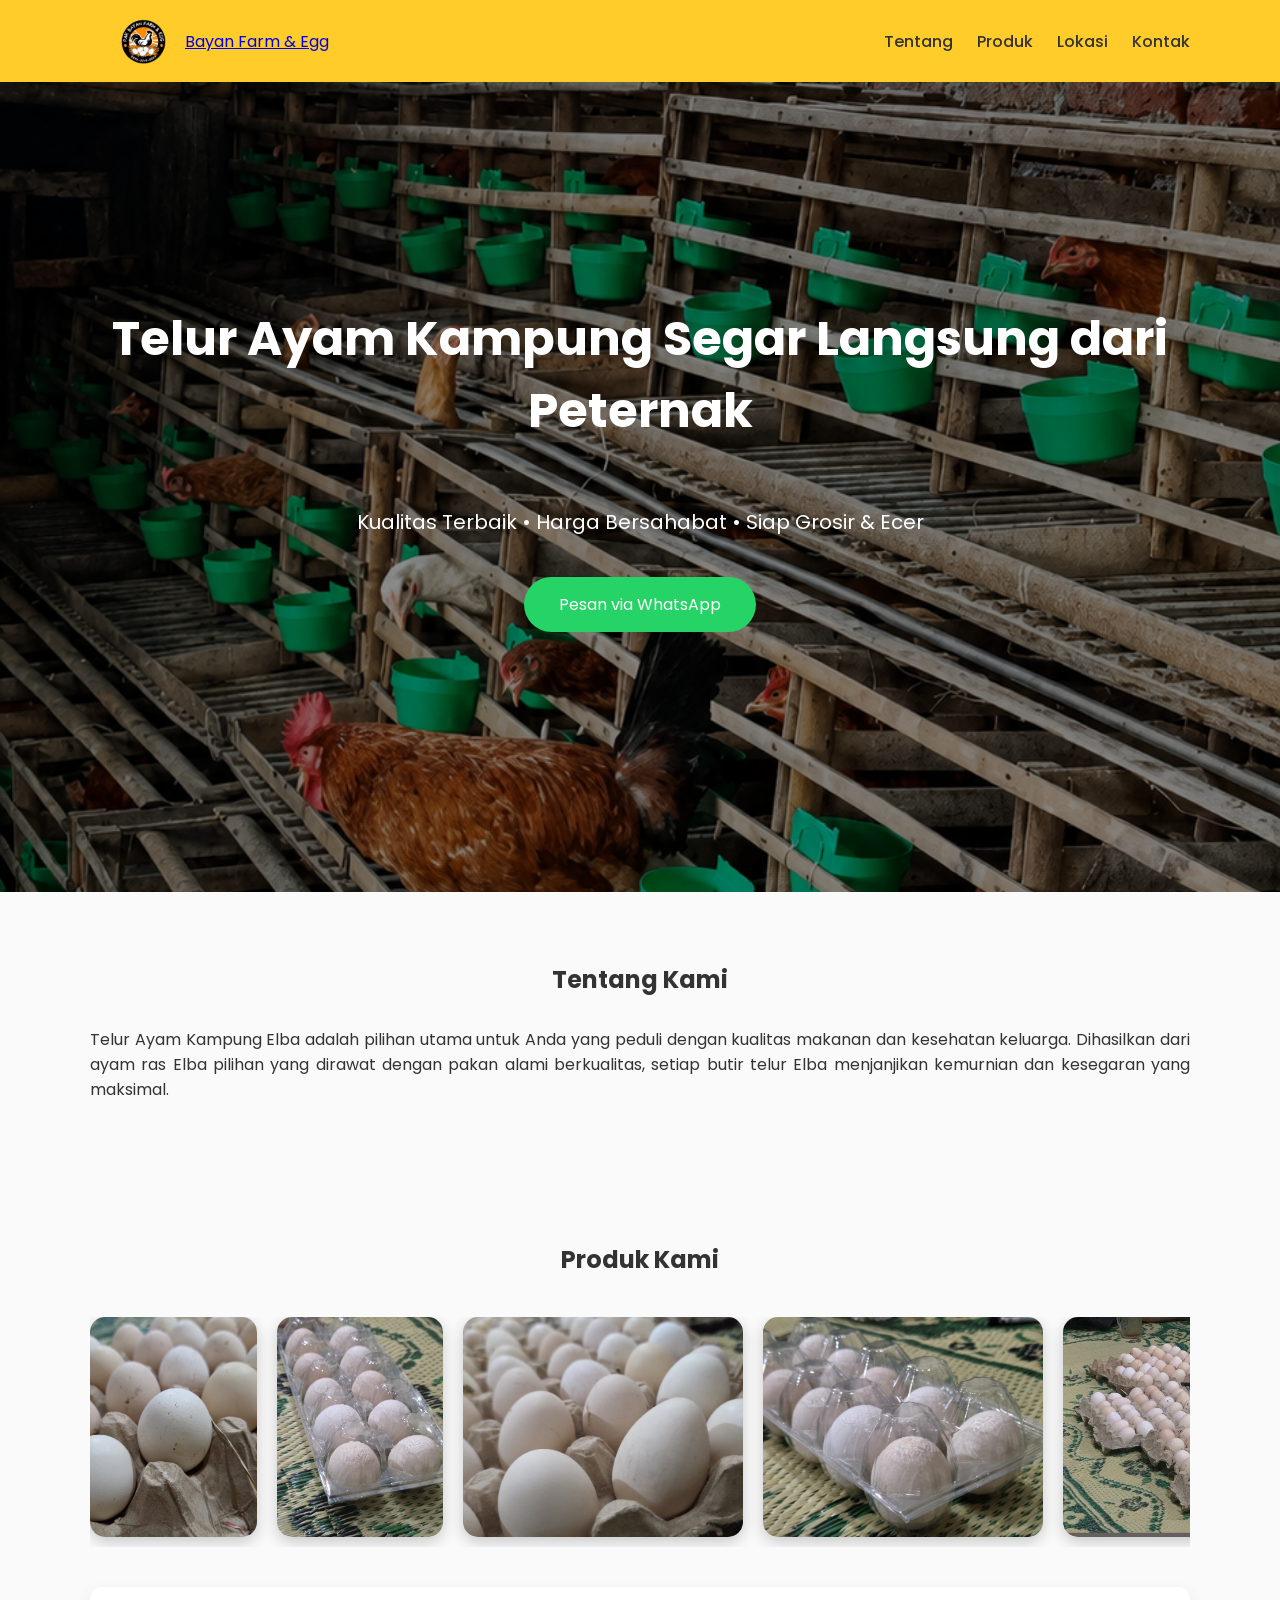
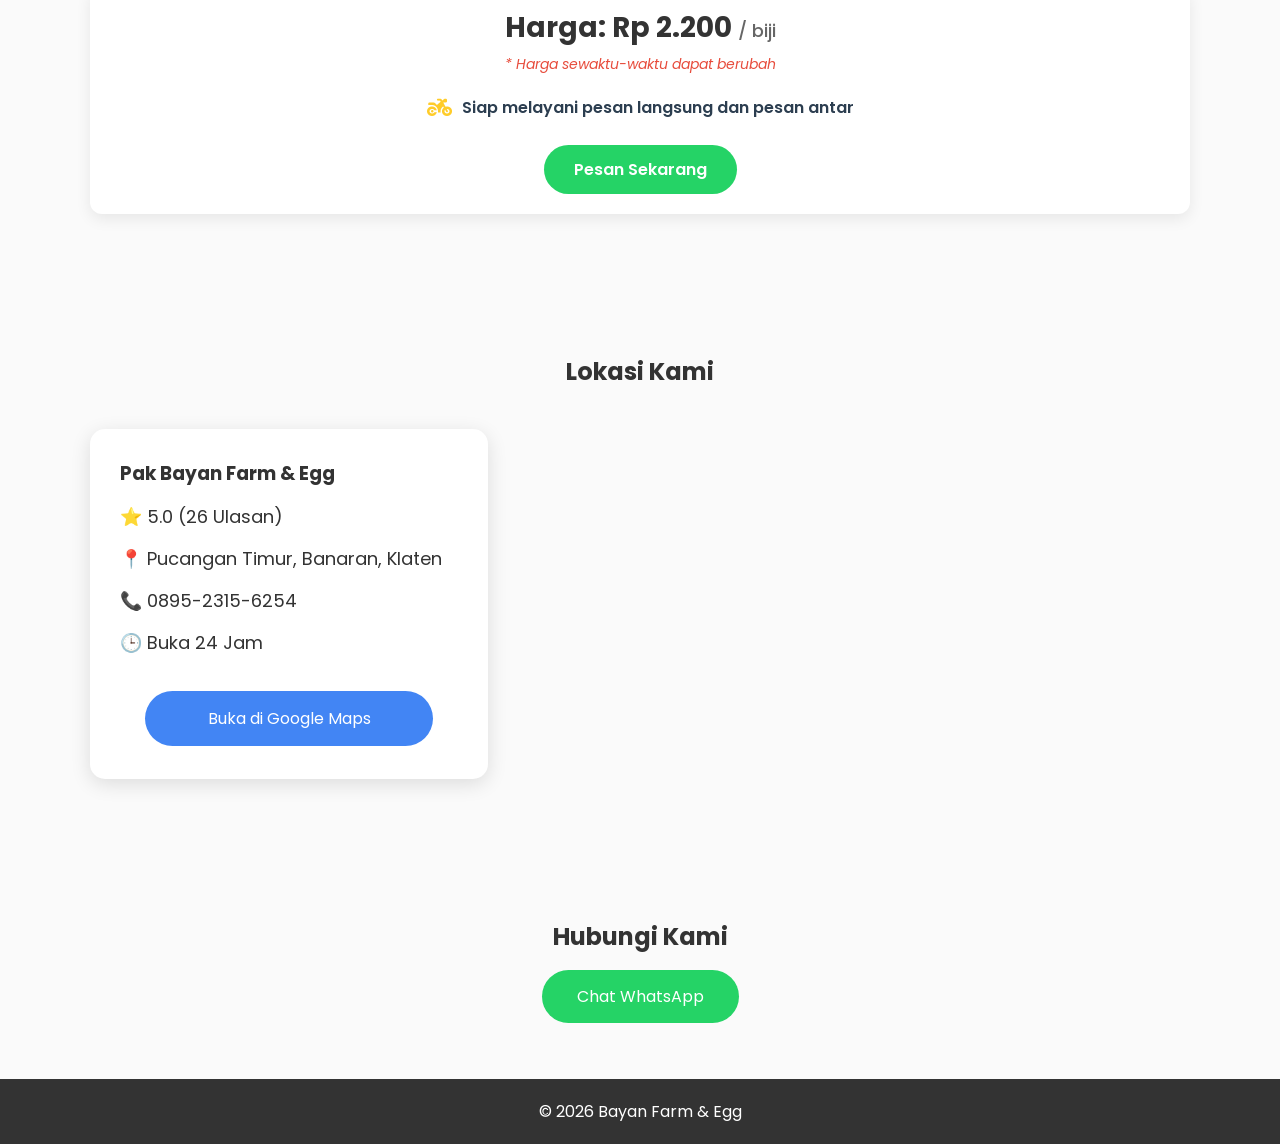
==== index.html @ 9a36fda0 "Add files via upload" ====
<!DOCTYPE html>
<html lang="id">

<head>

    <!-- ... kode meta tag Anda yang lain ... -->

    <!-- KODE UNTUK MENGGANTI LOGO BOLA DUNIA (FAVICON) -->
    <link rel="icon" type="image/x-icon" href="logoweb.png">
    <!-- Jika logonya berformat PNG, gunakan kode di bawah ini: -->
    <!-- <link rel="icon" type="image/png" href="logo.png"> -->

    <!-- KODE UNTUK MENGGANTI TULISAN VERCEL YANG BESAR DI GOOGLE (SITE NAME) -->
    <meta property="og:site_name" content="Bayan Farm & Egg">
    
    <meta charset="UTF-8">
    <meta name="viewport" content="width=device-width, initial-scale=1.0">

    <title>Bayan Farm & Egg</title>

    <link rel="stylesheet" href="telur.css">

    <link href="https://fonts.googleapis.com/css2?family=Poppins:wght@300;400;500;600;700&display=swap" rel="stylesheet">

    <!-- Font Awesome -->
    <link rel="stylesheet"
        href="https://cdnjs.cloudflare.com/ajax/libs/font-awesome/6.5.2/css/all.min.css">
    <head>
    <meta charset="UTF-8">
    <meta name="viewport" content="width=device-width, initial-scale=1.0">
    
    <!-- Judul utama yang muncul di Google pencarian (Maksimal 60 karakter) -->
    <title>Bayan Farm & Egg | Telur Ayam Kampung Segar & Berkualitas</title>
    
    <!-- Deskripsi ringkas bisnis Anda yang muncul di bawah judul Google (120-160 karakter) -->
    <meta name="description" content="Produsen telur ayam kampung segar langsung dari peternak terpercaya. Menyediakan kualitas terbaik dengan harga bersahabat untuk grosir dan eceran.">
    
    <!-- Kata kunci pencarian (Keywords) -->
    <meta name="keywords" content="pak bayan farm & egg, telur ayam kampung klaten, telur klaten, supplier telur klaten, bayan farm, telur ayam kampung, jual telur ayam kampung, peternak telur ayam, telur segar, grosir telur ayam, distributor telur ayam kampung, telur ayam kampung terdekat">
    
    <!-- Open Graph untuk tampilan rapi saat link website dibagikan ke WhatsApp / Media Sosial -->
    <meta property="og:title" content="Bayan Farm & Egg - Telur Ayam Kampung Segar">
    <meta property="og:description" content="Dapatkan telur ayam kampung kualitas terbaik langsung dari peternak dengan harga bersahabat.">
    <meta property="og:image" content="https://bayanfarm.vercel.app/assets/logo.png"> <!-- Ganti /assets/logo.png sesuai lokasi file logo Anda -->
    <meta property="og:url" content="https://bayanfarm.vercel.app">
    
    <!-- Menyatakan URL utama website Anda -->
    <link rel="canonical" href="https://bayanfarm.vercel.app">
    
    <!-- Link file CSS Anda (bawaan kode lama Anda, biarkan tetap ada) -->
    <link rel="stylesheet" href="style.css"> 
</head>

<body>

    <!-- ================= HEADER ================= -->

    <header>
        <div class="container">

            <a href="#" class="logo">
                <img src="logo.png" alt="Logo">
                <span> Bayan Farm & Egg </span>
            </a>

            <nav id="navbar">

                <a href="#tentang">Tentang</a>

                <a href="#produk">Produk</a>

                <a href="#lokasi">Lokasi</a>

                <a href="#kontak">Kontak</a>

            </nav>

            <button id="menu-btn">

                <i class="fa-solid fa-bars"></i>

            </button>

        </div>

    </header>

    <!-- ================= HERO ================= -->

    <section class="hero">

        <div class="overlay">

            <h1>Telur Ayam Kampung Segar Langsung dari Peternak</h1>

            <p>

                Kualitas Terbaik • Harga Bersahabat • Siap Grosir & Ecer

            </p>

            <a href="https://wa.me/6289523156254" target="_blank" class="btn">

                Pesan via WhatsApp

            </a>

        </div>

    </section>

    <!-- ================= TENTANG ================= -->

    <section id="tentang">

        <div class="container">

            <h2>Tentang Kami</h2>

            <p style="text-align: justify;">

                Telur Ayam Kampung Elba adalah pilihan utama untuk Anda yang peduli dengan kualitas makanan dan kesehatan keluarga. Dihasilkan dari ayam ras Elba pilihan yang dirawat dengan pakan alami berkualitas, setiap butir telur Elba menjanjikan kemurnian dan kesegaran yang maksimal.
            </p>

        </div>

    </section>

    <!-- ================= PRODUK ================= -->

    <!-- ================= PRODUK ================= -->

    <section id="produk">

        <div class="container">

            <h2>Produk Kami</h2>

            <div class="slider">

                <div class="slide-track">

                    <img src="telor1.jpg">
                    <img src="telor2.jpg">
                    <img src="telor3.jpg">
                    <img src="telor4.jpg">
                    <img src="telor5.jpg">
                    <img src="telor6.jpg">

                    <!-- Duplikat -->

                    <img src="telor1.jpg">
                    <img src="telor2.jpg">
                    <img src="telor3.jpg">
                    <img src="telor4.jpg">
                    <img src="telor5.jpg">
                    <img src="telor6.jpg">

                </div>

            </div> <!-- PENUTUP DIV SLIDER ADA DI SINI -->

            <!-- PINDAHKAN KODE INI KE BAWAH PENUTUP SLIDER -->
            <div class="product-info">
                <h3 class="price">Harga: Rp 2.200 <span>/ biji</span></h3>
                <p class="disclaimer">* Harga sewaktu-waktu dapat berubah</p>
            
                <div class="service-note">
                    <i class="fa-solid fa-motorcycle"></i> Siap melayani pesan langsung dan pesan antar
                </div>

                <a href="https://wa.me/6289523156254" target="_blank" class="btn btn-order-produk">
                Pesan Sekarang
                </a>
            </div>

        </div>

    </section>

    <!-- ================= LOKASI ================= -->

    <section id="lokasi">

        <div class="container">

            <h2>Lokasi Kami</h2>

            <div class="maps-container">

                <div class="info-card">

                    <h3>Pak Bayan Farm & Egg</h3>

                    <p>⭐ 5.0 (26 Ulasan)</p>

                    <p>📍 Pucangan Timur, Banaran, Klaten</p>

                    <p>📞 0895-2315-6254</p>

                    <p>🕒 Buka 24 Jam</p>

                    <a href="https://maps.app.goo.gl/UYXqHN3W7wnmqPU29"

                        target="_blank"

                        class="btn">

                        Buka di Google Maps

                    </a>

                </div>

                <iframe

                    src="https://www.google.com/maps/embed?pb=!1m18!1m12!1m3!1d31634.607984080438!2d110.66689690500787!3d-7.648050589434039!2m3!1f0!2f0!3f0!3m2!1i1024!2i768!4f13.1!3m3!1m2!1s0x2e7a41a7cdef0c59%3A0x2092a65c19c38543!2sPak%20Bayan%20Farm%20%26%20Egg!5e0!3m2!1sid!2sid!4v1784162100647!5m2!1sid!2sid"

                    loading="lazy">

                </iframe>

            </div>

        </div>

    </section>

    <!-- ================= KONTAK ================= -->

    <section id="kontak">

        <div class="container">

            <h2>Hubungi Kami</h2>

            <a href="https://wa.me/6289523156254"

                target="_blank"

                class="btn">

                Chat WhatsApp

            </a>

        </div>

    </section>

    <!-- ================= FOOTER ================= -->

    <footer>

        © 2026 Bayan Farm & Egg

    </footer>

    <!-- ================= JAVASCRIPT ================= -->

    <script src="java.js"></script>
</body>

</html>
---- telur.css ----
*{
    margin:0;
    padding:0;
    box-sizing:border-box;
    font-family:Poppins,sans-serif;
}

body{
    background:#fafafa;
    color:#333;
}

header{
    background:#ffcc29;
    padding:1px 0;
    position:sticky;
    top:0;
    z-index:1000;
}

.container{
    width:90%;
    max-width:1100px;
    margin:auto;
}

header .container{
    display:flex;
    justify-content:space-between;
    align-items:center;
}

nav a{
    text-decoration:none;
    color:#333;
    margin-left:20px;
    font-weight:500;
}

.hero{
    background:url(awalayam.png);
    background-size:cover;
    background-position:center;
    height:90vh;
    padding: 0;
}

/* 1. Memastikan hitam transparan menutupi seluruh gambar */
.overlay {
    background: rgba(0, 0, 0, .45); /* Warna hitam transparan */
    height: 100%; /* Menutupi tinggi elemen */
    width: 100%; /* TAMBAHKAN INI: Memastikan menutupi seluruh lebar gambar */
    display: flex;
    flex-direction: column;
    justify-content: center;
    align-items: center;
    color: white;
    text-align: center;
}

/* 2. Menggeser judul ke atas (Ubah h2 menjadi h1 sesuai tag HTML Anda) */
.overlay h1 {
    font-size: 48px; 
    margin-top: -40px; /* Gunakan nilai minus (-) untuk menarik posisi teks sedikit ke atas */
    margin-bottom: 20px;
}

/* 3. Menggeser teks deksripsi ke bawah */
.overlay p {
    margin-top: 40px; /* Memperbesar margin atas untuk mendorong teks ke bawah */
    margin-bottom: 40px; /* Memberi jarak dengan tombol WhatsApp */
    font-size: 20px;
}

.btn{
    background:#25D366;
    color:white;
    padding:15px 35px;
    border-radius:30px;
    text-decoration:none;
    transition:.3s;
}
.info-card .btn{

    display:block;

    width:85%;

    margin:35px auto 0;

    text-align:center;

}
.btn:hover{
    background:#128C7E;
}

section{
    padding:70px 0;
}

h2{
    text-align:center;
    margin-bottom:30px;
}

.card{
    width:320px;
    margin:auto;
    background:white;
    border-radius:12px;
    overflow:hidden;
    box-shadow:0 5px 15px rgba(0,0,0,.1);
}

.card img{
    width:100%;
}

.card h3{
    padding:15px;
}

.card p{
    padding:0 15px 20px;
}

footer{
    background:#333;
    color:white;
    text-align:center;
    padding:20px;
}
.maps-container{
    display:flex;
    gap:25px;
    align-items:stretch;
    margin-top:40px;
}

.info-card{
    flex:1;
    background:white;
    padding:30px;
    border-radius:15px;
    box-shadow:0 5px 20px rgba(0,0,0,.12);
}

.info-card h2{
    text-align:left;
    margin-bottom:25px;
}

.info-card p{
    margin:15px 0;
    font-size:18px;
}

.maps-container iframe{
    flex:2;
    height:350px;
    border:none;
    border-radius:15px;
}
@media(max-width:768px){

    .maps-container{
        flex-direction:column;
    }

    .maps-container iframe{
        width:100%;
        height:300px;
    }

    /* --- PERBAIKAN LOGO & HEADER DI HP --- */
    .logo img{
        width:40px; /* Mengecilkan ukuran gambar logo */
        height:40px;
    }

    .logo{
        text-decoration: none;
        color: #333;
    }

    .logo span {
        font-size: 16px; /* Mengecilkan ukuran teks agar muat berdampingan dengan tombol */
        font-weight: 600;
    }

    /* --- PERBAIKAN TOMBOL BURGER --- */
    #menu-btn{
        display: block; /* Memunculkan tombol di HP */
        z-index: 1005;  /* Menaruh tombol di lapisan paling atas agar bisa diklik */
        color: #333;
        position: relative; 
    }

    /* --- PERBAIKAN MENU NAVIGASI --- */
    #navbar{
        position:fixed;
        top:0;
        right:-100%; /* Sembunyikan menu di kanan layar sebelum diklik */
        width:250px;
        height:100vh;
        background:#ffcc29; /* Warna disamakan dengan header kuning */
        display:flex;
        flex-direction:column;
        justify-content:center;
        align-items:center;
        transition:.4s;
        z-index:999; /* Berada di bawah tombol burger */
        box-shadow: -5px 0 15px rgba(0,0,0,0.1);
    }

    #navbar.active{
        right:0; /* Menampilkan menu saat aktif */
    }

    #navbar a{
        margin:20px 0;
        font-size:22px;
        margin-left: 0; /* Reset margin bawaan desktop */
    }

}
.slider{

    width:100%;
    overflow:hidden;
    position:relative;
    margin-top:40px;

}

.slide-track{

    display:flex;
    width:calc(300px * 10);
    animation:scroll 25s linear infinite;

}

.slide-track img{

    width:280px;
    height:220px;

    object-fit:cover;

    margin-right:20px;

    border-radius:15px;

    box-shadow:0 5px 15px rgba(0,0,0,.2);

}

@keyframes scroll{

    0%{
        transform:translateX(0);
    }

    100%{
        transform:translateX(calc(-300px * 5));
    }

}
.slide-track:hover{

    animation-play-state:paused;

}
.slide-track img{

    transition:.3s;

}

.slide-track img:hover{

    transform:scale(1.05);

}
.slider{
    height:230px;
    overflow:hidden;
}
.slide-track img{
    display:block;
}
.logo{
    display:flex;
    align-items:center;
    gap:15px;
}

.logo img{
    width:80px;
    height:80px;
    object-fit:contain;
}
@media(max-width:768px){

.logo img{
    width:35px;
}

.logo{
    font-size:22px;
}

}
#menu-btn{

    display:none;

    background:none;

    border:none;

    font-size:32px;

    cursor:pointer;

}

/* HP */

@media(max-width:768px){

/* --- PERBAIKAN TOMBOL BURGER --- */
    #menu-btn {
        display: block !important; /* Memaksa tombol untuk muncul di HP */
        z-index: 1005;  
        color: #333;
        position: relative; 
        background: none;
        border: none;
        font-size: 32px;
        cursor: pointer;
    }

#navbar{

    position:fixed;

    top:0;

    right:-100%;

    width:250px;

    height:100vh;

    background:#ffc107;

    display:flex;

    flex-direction:column;

    justify-content:center;

    align-items:center;

    transition:.4s;

    z-index:999;

}

#navbar.active{

    right:0;

}

#navbar a{

    margin:20px 0;

    font-size:22px;

}

}
/* ================= INFO PRODUK ================= */
.product-info {
    text-align: center;
    margin-top: 40px; /* Memberi jarak dari gambar yang bergerak */
    padding: 20px;
    background: white;
    border-radius: 12px;
    box-shadow: 0 5px 15px rgba(0,0,0,.08); /* Efek bayangan halus */
}

.product-info .price {
    font-size: 28px;
    color: #333;
    font-weight: 700;
    margin-bottom: 5px;
}

.product-info .price span {
    font-size: 18px;
    font-weight: 500;
    color: #666;
}

.product-info .disclaimer {
    font-size: 14px;
    color: #e74c3c; /* Warna merah agar menjadi perhatian */
    font-style: italic;
    margin-bottom: 20px;
}

.product-info .service-note {
    font-size: 16px;
    font-weight: 600;
    color: #2c3e50;
    margin-bottom: 25px;
    display: flex;
    align-items: center;
    justify-content: center;
    gap: 10px;
}

.product-info .service-note i {
    color: #ffcc29; /* Menyamakan dengan warna header */
    font-size: 20px;
}

.btn-order-produk {
    display: inline-block;
    padding: 12px 30px;
    font-size: 16px;
    font-weight: 600;
}
.info-card .btn {
    display: block;
    width: 85%;
    margin: 35px auto 0;
    text-align: center;
    background: #4285F4; /* Warna Biru khas Google */
}

/* Tambahkan ini agar saat tombol disentuh/di-hover tidak berubah jadi hijau */
.info-card .btn:hover {
    background: #3367D6; /* Biru Google yang sedikit lebih gelap */
}
/* ================= KONTAK ================= */
#kontak .container {
    text-align: center; /* Memusatkan tombol dan isi yang ada di bagian kontak */
}
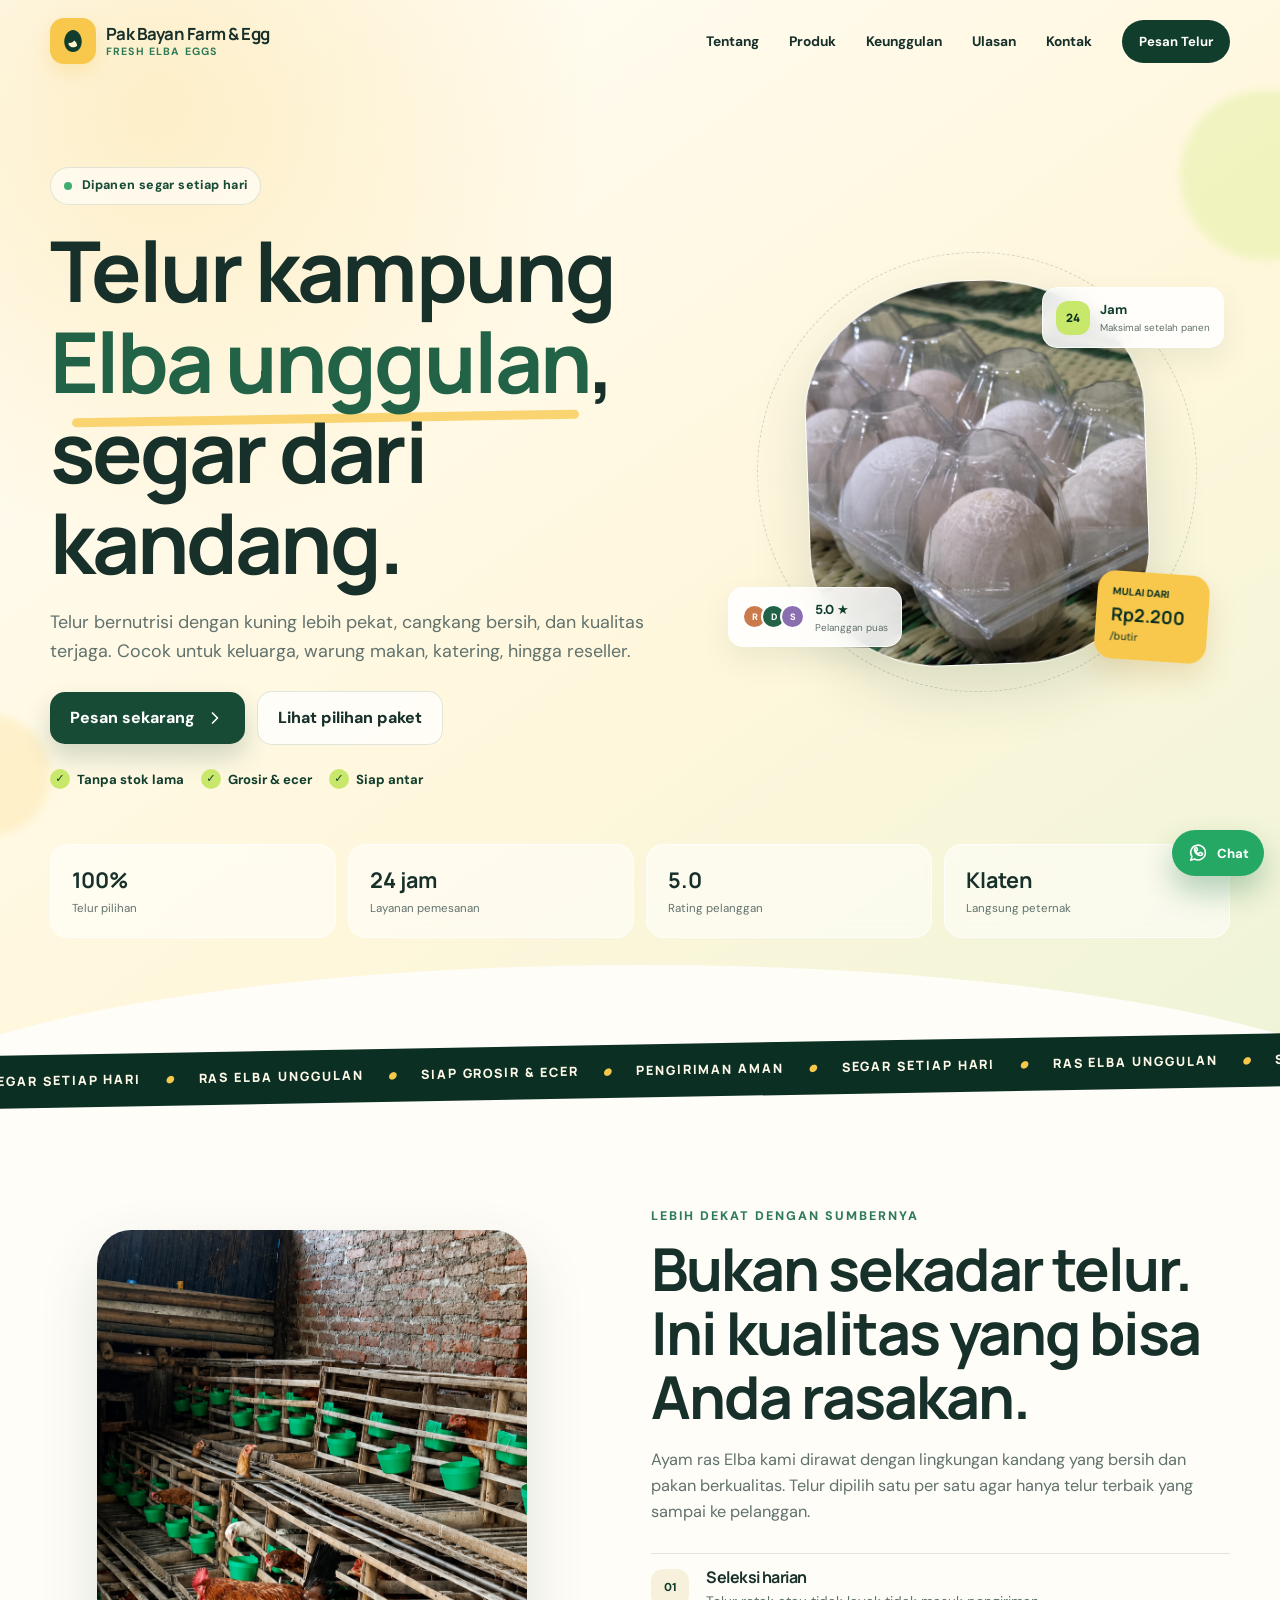
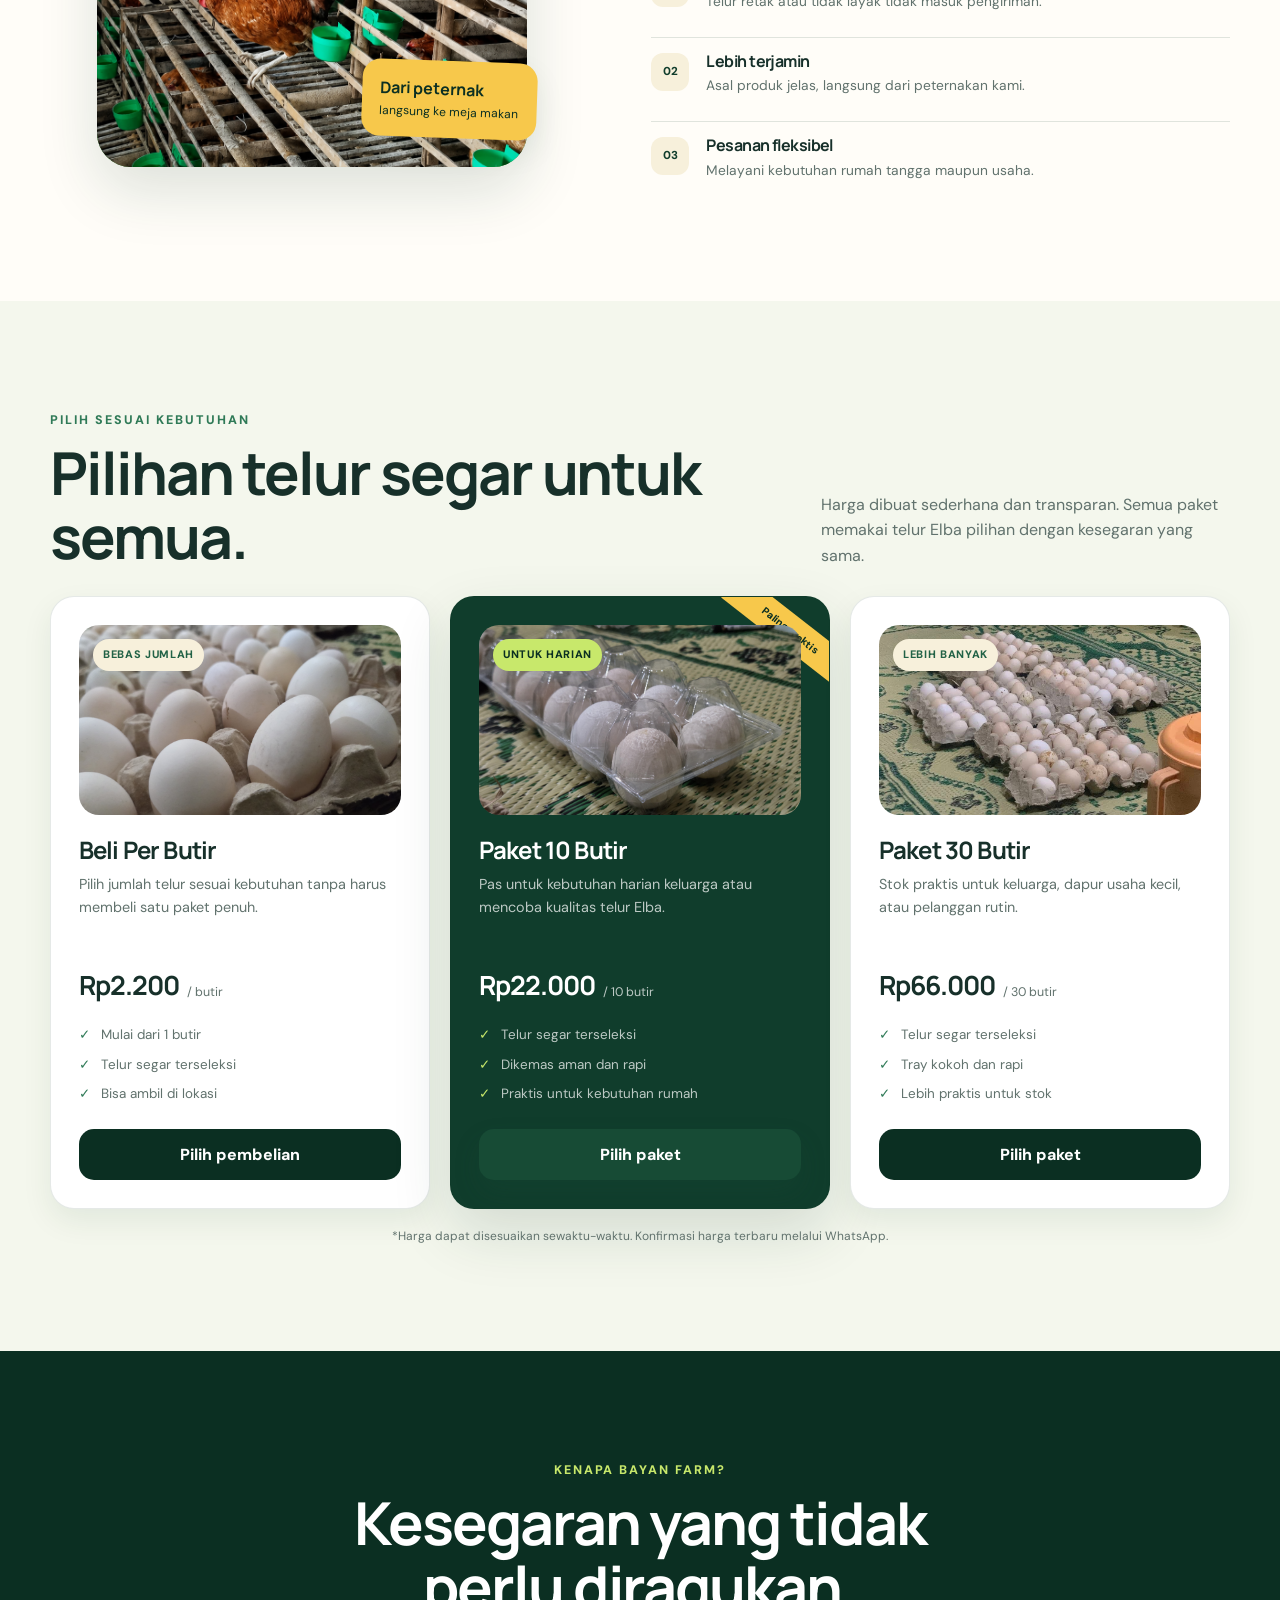
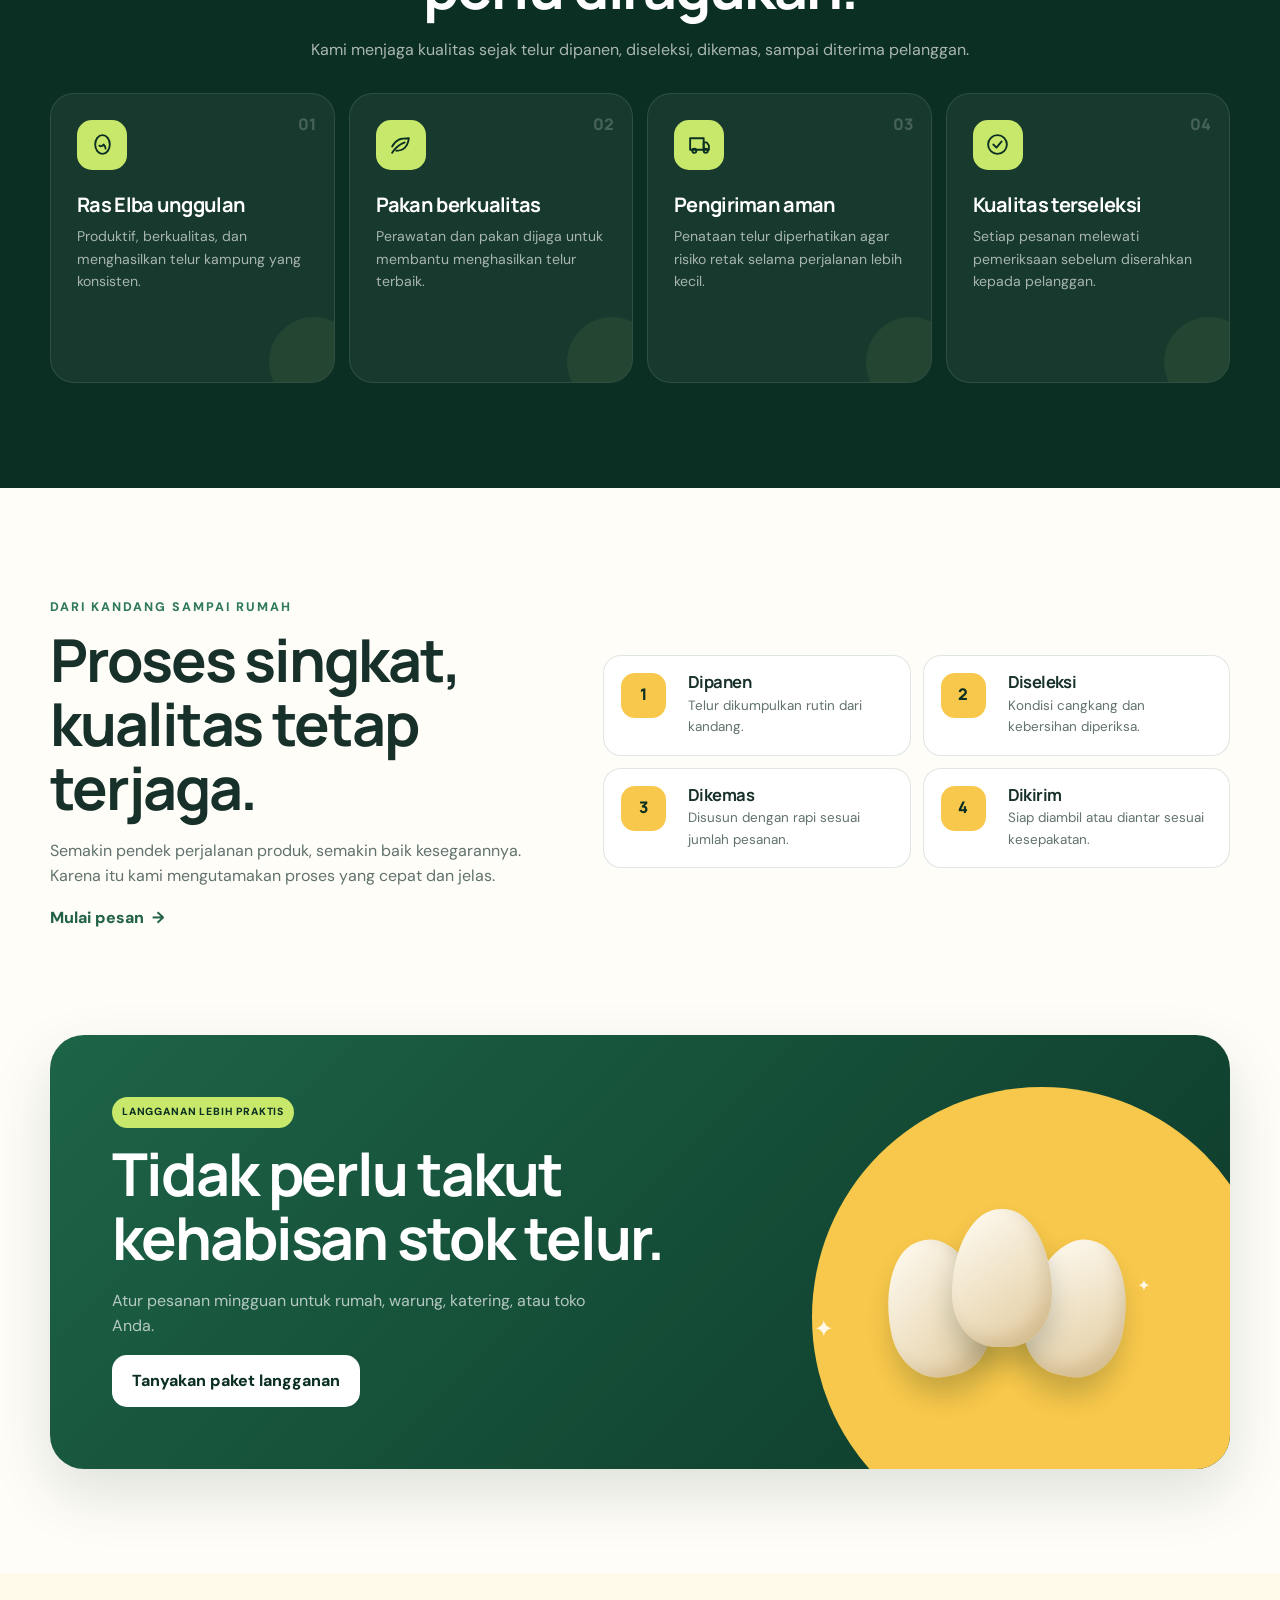
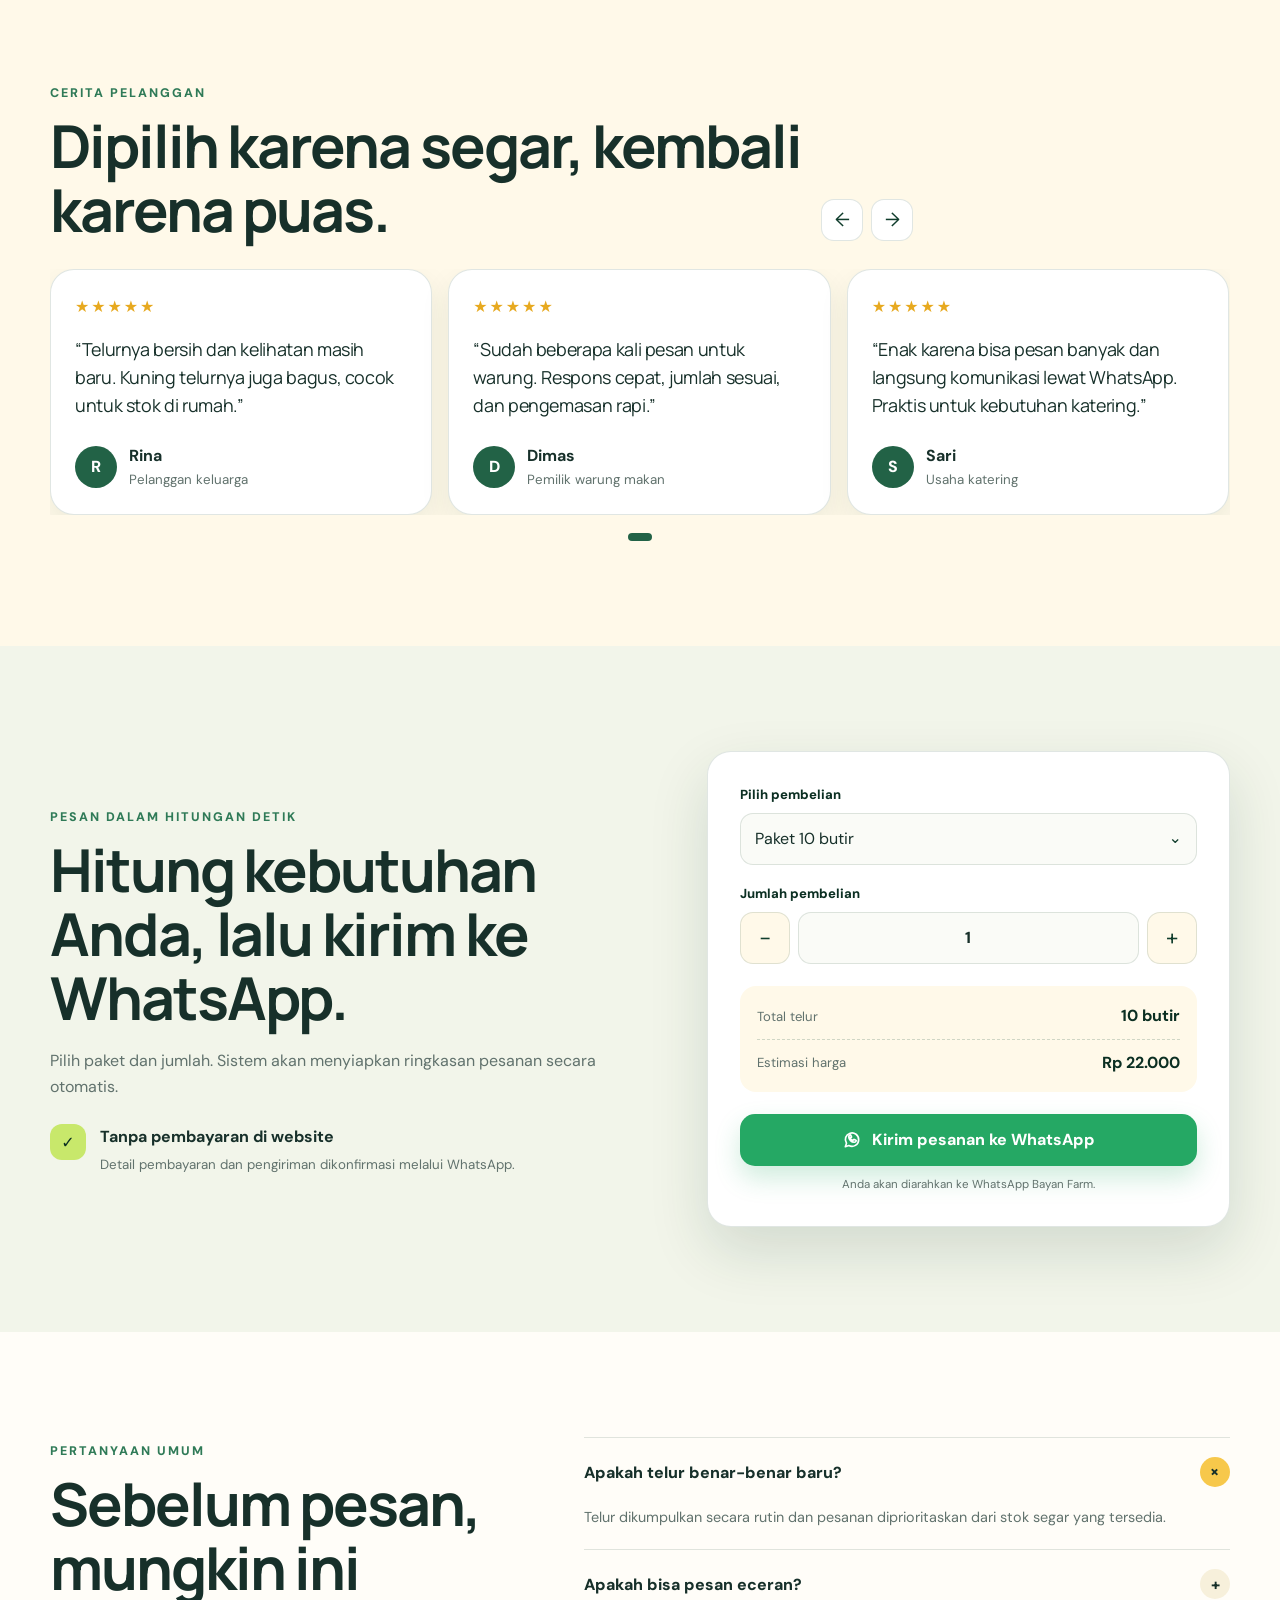
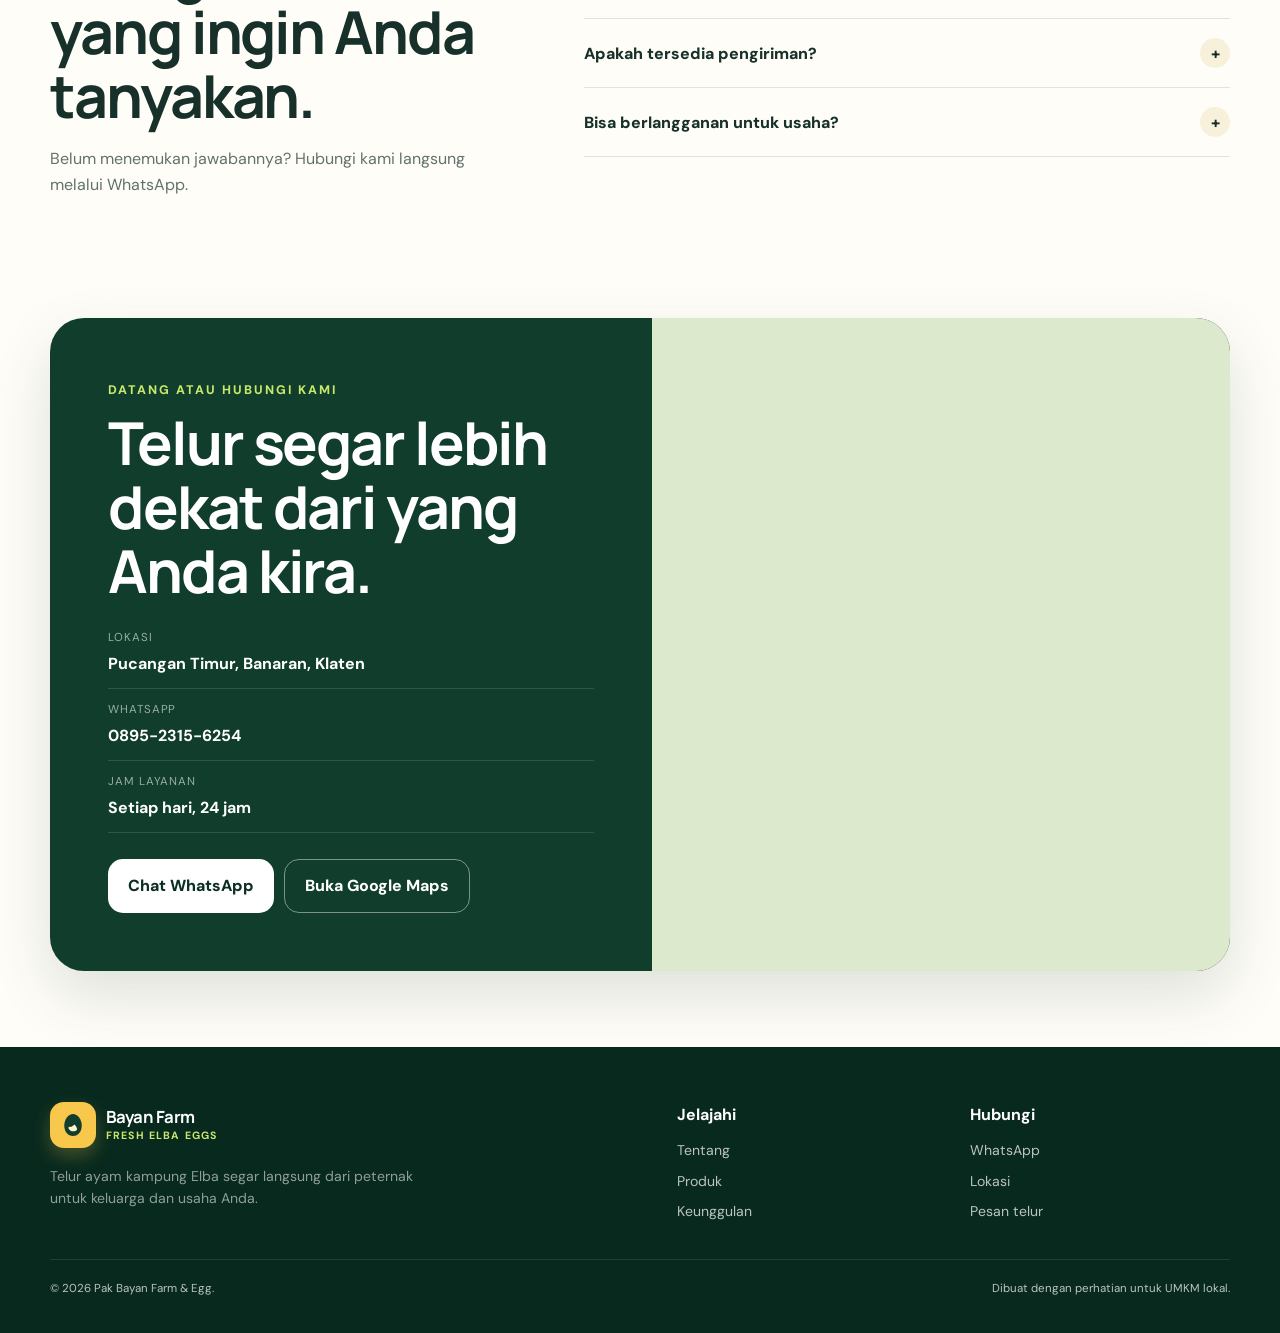
==== commit a7ae8a44: "Add files via upload" ====
--- a/index.html
+++ b/index.html
@@ -1,264 +1,562 @@
-<!DOCTYPE html>
-<html lang="id">
-
-<head>
-
-    <!-- ... kode meta tag Anda yang lain ... -->
-
-    <!-- KODE UNTUK MENGGANTI LOGO BOLA DUNIA (FAVICON) -->
-    <link rel="icon" type="image/x-icon" href="logoweb.png">
-    <!-- Jika logonya berformat PNG, gunakan kode di bawah ini: -->
-    <!-- <link rel="icon" type="image/png" href="logo.png"> -->
-
-    <!-- KODE UNTUK MENGGANTI TULISAN VERCEL YANG BESAR DI GOOGLE (SITE NAME) -->
-    <meta property="og:site_name" content="Bayan Farm & Egg">
-    
-    <meta charset="UTF-8">
-    <meta name="viewport" content="width=device-width, initial-scale=1.0">
-
-    <title>Bayan Farm & Egg</title>
-
-    <link rel="stylesheet" href="telur.css">
-
-    <link href="https://fonts.googleapis.com/css2?family=Poppins:wght@300;400;500;600;700&display=swap" rel="stylesheet">
-
-    <!-- Font Awesome -->
-    <link rel="stylesheet"
-        href="https://cdnjs.cloudflare.com/ajax/libs/font-awesome/6.5.2/css/all.min.css">
-    <head>
-    <meta charset="UTF-8">
-    <meta name="viewport" content="width=device-width, initial-scale=1.0">
-    
-    <!-- Judul utama yang muncul di Google pencarian (Maksimal 60 karakter) -->
-    <title>Bayan Farm & Egg | Telur Ayam Kampung Segar & Berkualitas</title>
-    
-    <!-- Deskripsi ringkas bisnis Anda yang muncul di bawah judul Google (120-160 karakter) -->
-    <meta name="description" content="Produsen telur ayam kampung segar langsung dari peternak terpercaya. Menyediakan kualitas terbaik dengan harga bersahabat untuk grosir dan eceran.">
-    
-    <!-- Kata kunci pencarian (Keywords) -->
-    <meta name="keywords" content="pak bayan farm & egg, telur ayam kampung klaten, telur klaten, supplier telur klaten, bayan farm, telur ayam kampung, jual telur ayam kampung, peternak telur ayam, telur segar, grosir telur ayam, distributor telur ayam kampung, telur ayam kampung terdekat">
-    
-    <!-- Open Graph untuk tampilan rapi saat link website dibagikan ke WhatsApp / Media Sosial -->
-    <meta property="og:title" content="Bayan Farm & Egg - Telur Ayam Kampung Segar">
-    <meta property="og:description" content="Dapatkan telur ayam kampung kualitas terbaik langsung dari peternak dengan harga bersahabat.">
-    <meta property="og:image" content="https://bayanfarm.vercel.app/assets/logo.png"> <!-- Ganti /assets/logo.png sesuai lokasi file logo Anda -->
-    <meta property="og:url" content="https://bayanfarm.vercel.app">
-    
-    <!-- Menyatakan URL utama website Anda -->
-    <link rel="canonical" href="https://bayanfarm.vercel.app">
-    
-    <!-- Link file CSS Anda (bawaan kode lama Anda, biarkan tetap ada) -->
-    <link rel="stylesheet" href="style.css"> 
-</head>
-
-<body>
-
-    <!-- ================= HEADER ================= -->
-
-    <header>
-        <div class="container">
-
-            <a href="#" class="logo">
-                <img src="logo.png" alt="Logo">
-                <span> Bayan Farm & Egg </span>
-            </a>
-
-            <nav id="navbar">
-
-                <a href="#tentang">Tentang</a>
-
-                <a href="#produk">Produk</a>
-
-                <a href="#lokasi">Lokasi</a>
-
-                <a href="#kontak">Kontak</a>
-
-            </nav>
-
-            <button id="menu-btn">
-
-                <i class="fa-solid fa-bars"></i>
-
-            </button>
-
-        </div>
-
-    </header>
-
-    <!-- ================= HERO ================= -->
-
-    <section class="hero">
-
-        <div class="overlay">
-
-            <h1>Telur Ayam Kampung Segar Langsung dari Peternak</h1>
-
-            <p>
-
-                Kualitas Terbaik • Harga Bersahabat • Siap Grosir & Ecer
-
-            </p>
-
-            <a href="https://wa.me/6289523156254" target="_blank" class="btn">
-
-                Pesan via WhatsApp
-
-            </a>
-
-        </div>
-
-    </section>
-
-    <!-- ================= TENTANG ================= -->
-
-    <section id="tentang">
-
-        <div class="container">
-
-            <h2>Tentang Kami</h2>
-
-            <p style="text-align: justify;">
-
-                Telur Ayam Kampung Elba adalah pilihan utama untuk Anda yang peduli dengan kualitas makanan dan kesehatan keluarga. Dihasilkan dari ayam ras Elba pilihan yang dirawat dengan pakan alami berkualitas, setiap butir telur Elba menjanjikan kemurnian dan kesegaran yang maksimal.
-            </p>
-
-        </div>
-
-    </section>
-
-    <!-- ================= PRODUK ================= -->
-
-    <!-- ================= PRODUK ================= -->
-
-    <section id="produk">
-
-        <div class="container">
-
-            <h2>Produk Kami</h2>
-
-            <div class="slider">
-
-                <div class="slide-track">
-
-                    <img src="telor1.jpg">
-                    <img src="telor2.jpg">
-                    <img src="telor3.jpg">
-                    <img src="telor4.jpg">
-                    <img src="telor5.jpg">
-                    <img src="telor6.jpg">
-
-                    <!-- Duplikat -->
-
-                    <img src="telor1.jpg">
-                    <img src="telor2.jpg">
-                    <img src="telor3.jpg">
-                    <img src="telor4.jpg">
-                    <img src="telor5.jpg">
-                    <img src="telor6.jpg">
-
-                </div>
-
-            </div> <!-- PENUTUP DIV SLIDER ADA DI SINI -->
-
-            <!-- PINDAHKAN KODE INI KE BAWAH PENUTUP SLIDER -->
-            <div class="product-info">
-                <h3 class="price">Harga: Rp 2.200 <span>/ biji</span></h3>
-                <p class="disclaimer">* Harga sewaktu-waktu dapat berubah</p>
-            
-                <div class="service-note">
-                    <i class="fa-solid fa-motorcycle"></i> Siap melayani pesan langsung dan pesan antar
-                </div>
-
-                <a href="https://wa.me/6289523156254" target="_blank" class="btn btn-order-produk">
-                Pesan Sekarang
-                </a>
-            </div>
-
-        </div>
-
-    </section>
-
-    <!-- ================= LOKASI ================= -->
-
-    <section id="lokasi">
-
-        <div class="container">
-
-            <h2>Lokasi Kami</h2>
-
-            <div class="maps-container">
-
-                <div class="info-card">
-
-                    <h3>Pak Bayan Farm & Egg</h3>
-
-                    <p>⭐ 5.0 (26 Ulasan)</p>
-
-                    <p>📍 Pucangan Timur, Banaran, Klaten</p>
-
-                    <p>📞 0895-2315-6254</p>
-
-                    <p>🕒 Buka 24 Jam</p>
-
-                    <a href="https://maps.app.goo.gl/UYXqHN3W7wnmqPU29"
-
-                        target="_blank"
-
-                        class="btn">
-
-                        Buka di Google Maps
-
-                    </a>
-
-                </div>
-
-                <iframe
-
-                    src="https://www.google.com/maps/embed?pb=!1m18!1m12!1m3!1d31634.607984080438!2d110.66689690500787!3d-7.648050589434039!2m3!1f0!2f0!3f0!3m2!1i1024!2i768!4f13.1!3m3!1m2!1s0x2e7a41a7cdef0c59%3A0x2092a65c19c38543!2sPak%20Bayan%20Farm%20%26%20Egg!5e0!3m2!1sid!2sid!4v1784162100647!5m2!1sid!2sid"
-
-                    loading="lazy">
-
-                </iframe>
-
-            </div>
-
-        </div>
-
-    </section>
-
-    <!-- ================= KONTAK ================= -->
-
-    <section id="kontak">
-
-        <div class="container">
-
-            <h2>Hubungi Kami</h2>
-
-            <a href="https://wa.me/6289523156254"
-
-                target="_blank"
-
-                class="btn">
-
-                Chat WhatsApp
-
-            </a>
-
-        </div>
-
-    </section>
-
-    <!-- ================= FOOTER ================= -->
-
-    <footer>
-
-        © 2026 Bayan Farm & Egg
-
-    </footer>
-
-    <!-- ================= JAVASCRIPT ================= -->
-
-    <script src="java.js"></script>
-</body>
-
-</html>+<!DOCTYPE html>
+<html lang="id">
+<head>
+  <meta charset="UTF-8" />
+  <meta name="viewport" content="width=device-width, initial-scale=1.0" />
+  <meta name="description" content="Bayan Farm & Egg menyediakan telur ayam kampung ras Elba unggulan yang segar langsung dari peternak di Klaten." />
+  <meta name="theme-color" content="#174b35" />
+  <title>Bayan Farm & Egg — Telur Ayam Kampung Segar</title>
+  
+    <!-- Judul & Meta Tag SEO -->
+  <title>Bayan Farm & Egg | Telur Ayam Kampung Segar & Berkualitas</title>
+  <meta name="description" content="Produsen telur ayam kampung segar langsung dari peternak terpercaya. Menyediakan kualitas terbaik dengan harga bersahabat untuk grosir dan eceran.">
+  <meta name="keywords" content="pak bayan farm & egg, telur ayam kampung klaten, telur klaten, supplier telur klaten, bayan farm, telur ayam kampung, jual telur ayam kampung, peternak telur ayam, grosir telur ayam, distributor telur ayam kampung, telur ayam kampung terdekat">
+
+    <!-- Nama Brand & Media Sosial -->
+  <meta property="og:site_name" content="Bayan Farm & Egg">
+  <meta property="og:title" content="Bayan Farm & Egg - Telur Ayam Kampung Segar">
+  <meta property="og:description" content="Dapatkan telur ayam kampung kualitas terbaik langsung dari peternak dengan harga bersahabat.">
+  <meta property="og:image" content="https://bayanfarm.vercel.app/logoweb.png">
+  <meta property="og:url" content="https://bayanfarm.vercel.app">
+  <link rel="canonical" href="https://bayanfarm.vercel.app">
+
+    <!-- Favicon (Logo Website) -->
+    <link rel="icon" type="image/png" href="logoweb.png">
+
+  <link rel="preconnect" href="https://fonts.googleapis.com" />
+  <link rel="preconnect" href="https://fonts.gstatic.com" crossorigin />
+  <link href="https://fonts.googleapis.com/css2?family=DM+Sans:wght@400;500;600;700&family=Manrope:wght@600;700;800&display=swap" rel="stylesheet" />
+  <link rel="stylesheet" href="style.css" />
+  <script>document.documentElement.classList.add("js");</script>
+</head>
+<body>
+  <a class="skip-link" href="#main-content">Langsung ke isi</a>
+
+  <header class="site-header" id="siteHeader">
+    <div class="container header-inner">
+      <a href="#beranda" class="brand" aria-label="Bayan Farm & Egg, kembali ke beranda">
+        <span class="brand-mark" aria-hidden="true">
+          <svg viewBox="0 0 48 48" role="img">
+            <path d="M24 5c8 0 15 9 15 20 0 10-6 18-15 18S9 35 9 25C9 14 16 5 24 5Z" fill="currentColor"/>
+            <path d="M17 27c3 1 7-1 9-4 3 2 5 5 5 9-4 4-11 4-14-1-1-1-1-3 0-4Z" fill="#fff4cc"/>
+          </svg>
+        </span>
+        <span class="brand-copy">
+          <strong>Pak Bayan Farm & Egg</strong>
+          <small>Fresh Elba Eggs</small>
+        </span>
+      </a>
+
+      <button class="nav-toggle" id="navToggle" type="button" aria-controls="mainNav" aria-expanded="false" aria-label="Buka menu navigasi">
+        <span></span><span></span><span></span>
+      </button>
+
+      <nav class="main-nav" id="mainNav" aria-label="Navigasi utama">
+        <a href="#tentang">Tentang</a>
+        <a href="#produk">Produk</a>
+        <a href="#keunggulan">Keunggulan</a>
+        <a href="#ulasan">Ulasan</a>
+        <a href="#kontak">Kontak</a>
+        <a class="nav-cta" href="#pesan">Pesan Telur</a>
+      </nav>
+    </div>
+  </header>
+
+  <main id="main-content">
+    <section class="hero" id="beranda">
+      <div class="hero-glow hero-glow-one"></div>
+      <div class="hero-glow hero-glow-two"></div>
+
+      <div class="container hero-grid">
+        <div class="hero-copy reveal">
+          <div class="eyebrow">
+            <span class="pulse-dot"></span>
+            Dipanen segar setiap hari
+          </div>
+
+          <h1>Telur kampung <span>Elba unggulan</span>, segar dari kandang.</h1>
+          <p class="hero-description">
+            Telur bernutrisi dengan kuning lebih pekat, cangkang bersih, dan kualitas terjaga. Cocok untuk keluarga, warung makan, katering, hingga reseller.
+          </p>
+
+          <div class="hero-actions">
+            <a href="#pesan" class="button button-primary">
+              Pesan sekarang
+              <svg viewBox="0 0 24 24" aria-hidden="true"><path d="m9 18 6-6-6-6"/></svg>
+            </a>
+            <a href="#produk" class="button button-ghost">Lihat pilihan paket</a>
+          </div>
+
+          <div class="trust-row" aria-label="Keunggulan utama">
+            <div class="trust-item">
+              <span class="trust-icon">✓</span>
+              <span>Tanpa stok lama</span>
+            </div>
+            <div class="trust-item">
+              <span class="trust-icon">✓</span>
+              <span>Grosir & ecer</span>
+            </div>
+            <div class="trust-item">
+              <span class="trust-icon">✓</span>
+              <span>Siap antar</span>
+            </div>
+          </div>
+        </div>
+
+        <div class="hero-visual reveal" aria-label="Ilustrasi telur ayam kampung Elba segar">
+          <div class="visual-orbit orbit-one"></div>
+          <div class="visual-orbit orbit-two"></div>
+
+          <div class="egg-basket-card product-photo-hero">
+            <img
+              src="telor4.jpg"
+              alt="Telur ayam kampung ras Elba segar dari Bayan Farm"
+              width="800"
+              height="900"
+            >
+          </div>
+
+          <div class="floating-card rating-card">
+            <div class="avatar-stack">
+              <span>R</span><span>D</span><span>S</span>
+            </div>
+            <div>
+              <strong>5.0 ★</strong>
+              <small>Pelanggan puas</small>
+            </div>
+          </div>
+
+          <div class="floating-card fresh-card">
+            <span class="fresh-icon">24</span>
+            <div>
+              <strong>Jam</strong>
+              <small>Maksimal setelah panen</small>
+            </div>
+          </div>
+
+          <div class="hero-price-tag">
+            <small>Mulai dari</small>
+            <strong>Rp2.200</strong>
+            <span>/butir</span>
+          </div>
+        </div>
+      </div>
+
+      <div class="container hero-stats reveal">
+        <div class="stat-item"><strong>100%</strong><span>Telur pilihan</span></div>
+        <div class="stat-item"><strong>24 jam</strong><span>Layanan pemesanan</span></div>
+        <div class="stat-item"><strong>5.0</strong><span>Rating pelanggan</span></div>
+        <div class="stat-item"><strong>Klaten</strong><span>Langsung peternak</span></div>
+      </div>
+    </section>
+
+    <section class="ticker" aria-label="Informasi singkat">
+      <div class="ticker-track">
+        <span>SEGAR SETIAP HARI</span><i>●</i><span>RAS ELBA UNGGULAN</span><i>●</i><span>SIAP GROSIR & ECER</span><i>●</i><span>PENGIRIMAN AMAN</span><i>●</i>
+        <span>SEGAR SETIAP HARI</span><i>●</i><span>RAS ELBA UNGGULAN</span><i>●</i><span>SIAP GROSIR & ECER</span><i>●</i><span>PENGIRIMAN AMAN</span><i>●</i>
+      </div>
+    </section>
+
+    <section class="section story-section" id="tentang">
+      <div class="container story-grid">
+        <div class="story-visual reveal">
+          <div class="farm-card">
+            <img
+              class="story-photo"
+              src="awalayam.png"
+              alt="Peternakan ayam ras Elba Bayan Farm"
+              loading="lazy"
+              onerror="this.remove()"
+            >
+
+            <div class="sun"></div>
+            <div class="cloud cloud-one"></div>
+            <div class="cloud cloud-two"></div>
+            <div class="hill hill-back"></div>
+            <div class="hill hill-front"></div>
+
+          </div>
+          <div class="story-badge">
+            <strong>Dari peternak</strong>
+            <span>langsung ke meja makan</span>
+          </div>
+        </div>
+
+        <div class="story-copy reveal">
+          <span class="section-kicker">Lebih dekat dengan sumbernya</span>
+          <h2>Bukan sekadar telur. Ini kualitas yang bisa Anda rasakan.</h2>
+          <p>
+            Ayam ras Elba kami dirawat dengan lingkungan kandang yang bersih dan pakan berkualitas. Telur dipilih satu per satu agar hanya telur terbaik yang sampai ke pelanggan.
+          </p>
+
+          <div class="feature-list">
+            <article class="mini-feature">
+              <span class="mini-icon">01</span>
+              <div><h3>Seleksi harian</h3><p>Telur retak atau tidak layak tidak masuk pengiriman.</p></div>
+            </article>
+            <article class="mini-feature">
+              <span class="mini-icon">02</span>
+              <div><h3>Lebih terjamin</h3><p>Asal produk jelas, langsung dari peternakan kami.</p></div>
+            </article>
+            <article class="mini-feature">
+              <span class="mini-icon">03</span>
+              <div><h3>Pesanan fleksibel</h3><p>Melayani kebutuhan rumah tangga maupun usaha.</p></div>
+            </article>
+          </div>
+        </div>
+      </div>
+    </section>
+
+    <section class="section products-section" id="produk">
+      <div class="container">
+        <div class="section-heading reveal">
+          <div>
+            <span class="section-kicker">Pilih sesuai kebutuhan</span>
+            <h2>Pilihan telur segar untuk semua.</h2>
+          </div>
+          <p>Harga dibuat sederhana dan transparan. Semua paket memakai telur Elba pilihan dengan kesegaran yang sama.</p>
+        </div>
+
+        <div class="product-grid">
+          <article class="product-card reveal" data-package="Beli Per Butir" data-eggs="1">
+            <div class="product-image">
+              <img
+                src="telor3.jpg"
+                alt="Telur ayam kampung Elba dijual per butir"
+                loading="lazy"
+              >
+              <span class="product-label">Bebas jumlah</span>
+            </div>
+            <h3>Beli Per Butir</h3>
+            <p>Pilih jumlah telur sesuai kebutuhan tanpa harus membeli satu paket penuh.</p>
+            <div class="product-price"><strong>Rp2.200</strong><span>/ butir</span></div>
+            <ul>
+              <li>Mulai dari 1 butir</li>
+              <li>Telur segar terseleksi</li>
+              <li>Bisa ambil di lokasi</li>
+            </ul>
+            <button class="button button-dark product-order" type="button">Pilih pembelian</button>
+          </article>
+
+          <article class="product-card featured reveal" data-package="Paket 10 Butir" data-eggs="10">
+            <span class="popular-ribbon">Paling praktis</span>
+            <div class="product-image">
+              <img
+                src="telor4.jpg"
+                alt="Paket telur ayam kampung Elba isi 10 butir"
+                loading="lazy"
+              >
+              <span class="product-label">Untuk harian</span>
+            </div>
+            <h3>Paket 10 Butir</h3>
+            <p>Pas untuk kebutuhan harian keluarga atau mencoba kualitas telur Elba.</p>
+            <div class="product-price"><strong>Rp22.000</strong><span>/ 10 butir</span></div>
+            <ul>
+              <li>Telur segar terseleksi</li>
+              <li>Dikemas aman dan rapi</li>
+              <li>Praktis untuk kebutuhan rumah</li>
+            </ul>
+            <button class="button button-primary product-order" type="button">Pilih paket</button>
+          </article>
+
+          <article class="product-card reveal" data-package="Paket 30 Butir" data-eggs="30">
+            <div class="product-image">
+              <img
+                src="telor5.jpg"
+                alt="Paket telur ayam kampung Elba isi 30 butir"
+                loading="lazy"
+              >
+              <span class="product-label">Lebih banyak</span>
+            </div>
+            <h3>Paket 30 Butir</h3>
+            <p>Stok praktis untuk keluarga, dapur usaha kecil, atau pelanggan rutin.</p>
+            <div class="product-price"><strong>Rp66.000</strong><span>/ 30 butir</span></div>
+            <ul>
+              <li>Telur segar terseleksi</li>
+              <li>Tray kokoh dan rapi</li>
+              <li>Lebih praktis untuk stok</li>
+            </ul>
+            <button class="button button-dark product-order" type="button">Pilih paket</button>
+          </article>
+        </div>
+
+        <p class="price-note reveal">*Harga dapat disesuaikan sewaktu-waktu. Konfirmasi harga terbaru melalui WhatsApp.</p>
+      </div>
+    </section>
+
+    <section class="section benefits-section" id="keunggulan">
+      <div class="container">
+        <div class="center-heading reveal">
+          <span class="section-kicker light">Kenapa Bayan Farm?</span>
+          <h2>Kesegaran yang tidak perlu diragukan.</h2>
+          <p>Kami menjaga kualitas sejak telur dipanen, diseleksi, dikemas, sampai diterima pelanggan.</p>
+        </div>
+
+        <div class="benefit-grid">
+          <article class="benefit-card reveal">
+            <span class="benefit-number">01</span>
+            <div class="benefit-icon">
+              <svg viewBox="0 0 24 24" aria-hidden="true"><path d="M12 3c4 0 7 4 7 9s-3 9-7 9-7-4-7-9 3-9 7-9Z"/><path d="M9 13c1 1 3 1 4-1 1 1 2 2 2 4"/></svg>
+            </div>
+            <h3>Ras Elba unggulan</h3>
+            <p>Produktif, berkualitas, dan menghasilkan telur kampung yang konsisten.</p>
+          </article>
+
+          <article class="benefit-card reveal">
+            <span class="benefit-number">02</span>
+            <div class="benefit-icon">
+              <svg viewBox="0 0 24 24" aria-hidden="true"><path d="M4 14c4-7 8-8 16-8-1 8-5 12-12 12"/><path d="M4 20c3-5 7-8 12-10"/></svg>
+            </div>
+            <h3>Pakan berkualitas</h3>
+            <p>Perawatan dan pakan dijaga untuk membantu menghasilkan telur terbaik.</p>
+          </article>
+
+          <article class="benefit-card reveal">
+            <span class="benefit-number">03</span>
+            <div class="benefit-icon">
+              <svg viewBox="0 0 24 24" aria-hidden="true"><path d="M3 6h13v11H3Z"/><path d="M16 10h3l2 3v4h-5Z"/><circle cx="7" cy="18" r="2"/><circle cx="18" cy="18" r="2"/></svg>
+            </div>
+            <h3>Pengiriman aman</h3>
+            <p>Penataan telur diperhatikan agar risiko retak selama perjalanan lebih kecil.</p>
+          </article>
+
+          <article class="benefit-card reveal">
+            <span class="benefit-number">04</span>
+            <div class="benefit-icon">
+              <svg viewBox="0 0 24 24" aria-hidden="true"><path d="M12 21a9 9 0 1 0 0-18 9 9 0 0 0 0 18Z"/><path d="m8 12 3 3 5-6"/></svg>
+            </div>
+            <h3>Kualitas terseleksi</h3>
+            <p>Setiap pesanan melewati pemeriksaan sebelum diserahkan kepada pelanggan.</p>
+          </article>
+        </div>
+      </div>
+    </section>
+
+    <section class="section process-section">
+      <div class="container process-grid">
+        <div class="process-copy reveal">
+          <span class="section-kicker">Dari kandang sampai rumah</span>
+          <h2>Proses singkat, kualitas tetap terjaga.</h2>
+          <p>Semakin pendek perjalanan produk, semakin baik kesegarannya. Karena itu kami mengutamakan proses yang cepat dan jelas.</p>
+          <a href="#pesan" class="text-link">Mulai pesan <span>→</span></a>
+        </div>
+
+        <div class="process-steps">
+          <article class="process-step reveal">
+            <span>1</span>
+            <div><h3>Dipanen</h3><p>Telur dikumpulkan rutin dari kandang.</p></div>
+          </article>
+          <article class="process-step reveal">
+            <span>2</span>
+            <div><h3>Diseleksi</h3><p>Kondisi cangkang dan kebersihan diperiksa.</p></div>
+          </article>
+          <article class="process-step reveal">
+            <span>3</span>
+            <div><h3>Dikemas</h3><p>Disusun dengan rapi sesuai jumlah pesanan.</p></div>
+          </article>
+          <article class="process-step reveal">
+            <span>4</span>
+            <div><h3>Dikirim</h3><p>Siap diambil atau diantar sesuai kesepakatan.</p></div>
+          </article>
+        </div>
+      </div>
+    </section>
+
+    <section class="promo-section">
+      <div class="container">
+        <div class="promo-card reveal">
+          <div class="promo-copy">
+            <span class="promo-tag">LANGGANAN LEBIH PRAKTIS</span>
+            <h2>Tidak perlu takut kehabisan stok telur.</h2>
+            <p>Atur pesanan mingguan untuk rumah, warung, katering, atau toko Anda.</p>
+            <a href="#pesan" class="button button-light">Tanyakan paket langganan</a>
+          </div>
+          <div class="promo-art" aria-hidden="true">
+            <div class="promo-circle"></div>
+            <div class="promo-egg egg-a"></div>
+            <div class="promo-egg egg-b"></div>
+            <div class="promo-egg egg-c"></div>
+            <span class="promo-spark spark-one">✦</span>
+            <span class="promo-spark spark-two">✦</span>
+          </div>
+        </div>
+      </div>
+    </section>
+
+    <section class="section testimonials-section" id="ulasan">
+      <div class="container">
+        <div class="section-heading reveal">
+          <div>
+            <span class="section-kicker">Cerita pelanggan</span>
+            <h2>Dipilih karena segar, kembali karena puas.</h2>
+          </div>
+          <div class="slider-controls">
+            <button type="button" id="prevTestimonial" aria-label="Ulasan sebelumnya">←</button>
+            <button type="button" id="nextTestimonial" aria-label="Ulasan berikutnya">→</button>
+          </div>
+        </div>
+
+        <div class="testimonial-viewport reveal">
+          <div class="testimonial-track" id="testimonialTrack">
+            <article class="testimonial-card">
+              <div class="stars">★★★★★</div>
+              <blockquote>“Telurnya bersih dan kelihatan masih baru. Kuning telurnya juga bagus, cocok untuk stok di rumah.”</blockquote>
+              <div class="customer"><span>R</span><div><strong>Rina</strong><small>Pelanggan keluarga</small></div></div>
+            </article>
+            <article class="testimonial-card">
+              <div class="stars">★★★★★</div>
+              <blockquote>“Sudah beberapa kali pesan untuk warung. Respons cepat, jumlah sesuai, dan pengemasan rapi.”</blockquote>
+              <div class="customer"><span>D</span><div><strong>Dimas</strong><small>Pemilik warung makan</small></div></div>
+            </article>
+            <article class="testimonial-card">
+              <div class="stars">★★★★★</div>
+              <blockquote>“Enak karena bisa pesan banyak dan langsung komunikasi lewat WhatsApp. Praktis untuk kebutuhan katering.”</blockquote>
+              <div class="customer"><span>S</span><div><strong>Sari</strong><small>Usaha katering</small></div></div>
+            </article>
+          </div>
+        </div>
+        <div class="slider-dots" id="sliderDots" aria-label="Navigasi ulasan"></div>
+      </div>
+    </section>
+
+    <section class="section order-section" id="pesan">
+      <div class="container order-grid">
+        <div class="order-copy reveal">
+          <span class="section-kicker">Pesan dalam hitungan detik</span>
+          <h2>Hitung kebutuhan Anda, lalu kirim ke WhatsApp.</h2>
+          <p>Pilih paket dan jumlah. Sistem akan menyiapkan ringkasan pesanan secara otomatis.</p>
+          <div class="order-guarantee">
+            <span>✓</span>
+            <div><strong>Tanpa pembayaran di website</strong><small>Detail pembayaran dan pengiriman dikonfirmasi melalui WhatsApp.</small></div>
+          </div>
+        </div>
+
+        <form class="order-card reveal" id="orderForm">
+          <div class="form-group">
+            <label for="packageSelect">Pilih pembelian</label>
+            <div class="select-wrap">
+              <select id="packageSelect" name="package">
+                <option value="1">Beli per butir — 1 butir</option>
+                <option value="10" selected>Paket 10 butir</option>
+                <option value="30">Paket 30 butir</option>
+              </select>
+            </div>
+          </div>
+
+          <div class="form-group">
+            <label>Jumlah pembelian</label>
+            <div class="quantity-control">
+              <button type="button" id="decreaseQty" aria-label="Kurangi jumlah">−</button>
+              <input type="number" id="quantity" value="1" min="1" max="99" inputmode="numeric" aria-label="Jumlah pembelian" />
+              <button type="button" id="increaseQty" aria-label="Tambah jumlah">+</button>
+            </div>
+          </div>
+
+          <div class="order-summary">
+            <div><span>Total telur</span><strong id="totalEggs">10 butir</strong></div>
+            <div><span>Estimasi harga</span><strong id="totalPrice">Rp22.000</strong></div>
+          </div>
+
+          <button class="button button-whatsapp" type="submit">
+            <svg viewBox="0 0 24 24" aria-hidden="true"><path d="M20 11.6a8 8 0 0 1-11.8 7L4 20l1.4-4A8 8 0 1 1 20 11.6Z"/><path d="M9 8.5c.3 2 2 3.7 4 4l1-1c.2-.2.4-.2.7-.1l2 .9c.3.1.4.4.3.7-.2 1-1.1 1.7-2.2 1.7-3.6-.1-6.6-3-6.7-6.6 0-1.1.7-2 1.7-2.2.3-.1.6.1.7.3l.9 2c.1.3.1.5-.1.7l-1.3 1Z"/></svg>
+            Kirim pesanan ke WhatsApp
+          </button>
+          <p class="form-note">Anda akan diarahkan ke WhatsApp Bayan Farm.</p>
+        </form>
+      </div>
+    </section>
+
+    <section class="section faq-section">
+      <div class="container faq-grid">
+        <div class="faq-heading reveal">
+          <span class="section-kicker">Pertanyaan umum</span>
+          <h2>Sebelum pesan, mungkin ini yang ingin Anda tanyakan.</h2>
+          <p>Belum menemukan jawabannya? Hubungi kami langsung melalui WhatsApp.</p>
+        </div>
+
+        <div class="faq-list reveal">
+          <article class="faq-item active">
+            <button type="button" aria-expanded="true"><span>Apakah telur benar-benar baru?</span><i>+</i></button>
+            <div class="faq-answer"><p>Telur dikumpulkan secara rutin dan pesanan diprioritaskan dari stok segar yang tersedia.</p></div>
+          </article>
+          <article class="faq-item">
+            <button type="button" aria-expanded="false"><span>Apakah bisa pesan eceran?</span><i>+</i></button>
+            <div class="faq-answer"><p>Bisa. Anda dapat memilih paket kecil atau menanyakan jumlah khusus melalui WhatsApp.</p></div>
+          </article>
+          <article class="faq-item">
+            <button type="button" aria-expanded="false"><span>Apakah tersedia pengiriman?</span><i>+</i></button>
+            <div class="faq-answer"><p>Tersedia pesan antar dengan area dan biaya yang dikonfirmasi sesuai lokasi tujuan.</p></div>
+          </article>
+          <article class="faq-item">
+            <button type="button" aria-expanded="false"><span>Bisa berlangganan untuk usaha?</span><i>+</i></button>
+            <div class="faq-answer"><p>Bisa. Jadwal, jumlah, dan kebutuhan pengiriman dapat disepakati untuk pasokan rutin.</p></div>
+          </article>
+        </div>
+      </div>
+    </section>
+
+    <section class="contact-section" id="kontak">
+      <div class="container contact-card reveal">
+        <div class="contact-content">
+          <span class="section-kicker light">Datang atau hubungi kami</span>
+          <h2>Telur segar lebih dekat dari yang Anda kira.</h2>
+          <div class="contact-list">
+            <div><span>Lokasi</span><strong>Pucangan Timur, Banaran, Klaten</strong></div>
+            <div><span>WhatsApp</span><strong>0895-2315-6254</strong></div>
+            <div><span>Jam layanan</span><strong>Setiap hari, 24 jam</strong></div>
+          </div>
+          <div class="contact-actions">
+            <a class="button button-light" href="https://wa.me/6289523156254?text=Halo%20Bayan%20Farm%2C%20saya%20ingin%20bertanya%20tentang%20telur%20Elba." target="_blank" rel="noopener">Chat WhatsApp</a>
+            <a class="button button-outline-light" href="https://maps.app.goo.gl/UYXqHN3W7wnmqPU29" target="_blank" rel="noopener">Buka Google Maps</a>
+          </div>
+        </div>
+        <div class="map-art" aria-hidden="true">
+          <iframe src="https://www.google.com/maps/embed?pb=!1m14!1m8!1m3!1d31634.607983297068!2d110.6668969!3d-7.6480506!3m2!1i1024!2i768!4f13.1!3m3!1m2!1s0x2e7a41a7cdef0c59%3A0x2092a65c19c38543!2sPak%20Bayan%20Farm%20%26%20Egg!5e0!3m2!1sid!2sid!4v1784896882478!5m2!1sid!2sid" width="600" height="450" style="border:0;" allowfullscreen="" loading="lazy" referrerpolicy="strict-origin-when-cross-origin"></iframe>
+        </div>
+      </div>
+    </section>
+  </main>
+
+  <footer class="site-footer">
+    <div class="container footer-grid">
+      <div>
+        <a href="#beranda" class="brand footer-brand">
+          <span class="brand-mark" aria-hidden="true">
+            <svg viewBox="0 0 48 48"><path d="M24 5c8 0 15 9 15 20 0 10-6 18-15 18S9 35 9 25C9 14 16 5 24 5Z" fill="currentColor"/><path d="M17 27c3 1 7-1 9-4 3 2 5 5 5 9-4 4-11 4-14-1-1-1-1-3 0-4Z" fill="#fff4cc"/></svg>
+          </span>
+          <span class="brand-copy"><strong>Bayan Farm</strong><small>Fresh Elba Eggs</small></span>
+        </a>
+        <p>Telur ayam kampung Elba segar langsung dari peternak untuk keluarga dan usaha Anda.</p>
+      </div>
+      <div class="footer-links">
+        <strong>Jelajahi</strong>
+        <a href="#tentang">Tentang</a>
+        <a href="#produk">Produk</a>
+        <a href="#keunggulan">Keunggulan</a>
+      </div>
+      <div class="footer-links">
+        <strong>Hubungi</strong>
+        <a href="https://wa.me/6289523156254" target="_blank" rel="noopener">WhatsApp</a>
+        <a href="#kontak">Lokasi</a>
+        <a href="#pesan">Pesan telur</a>
+      </div>
+    </div>
+    <div class="container footer-bottom">
+      <span>© <span id="currentYear"></span> Pak Bayan Farm & Egg.</span>
+      <span>Dibuat dengan perhatian untuk UMKM lokal.</span>
+    </div>
+  </footer>
+
+  <a class="floating-whatsapp" href="https://wa.me/6289523156254?text=Halo%20Bayan%20Farm%2C%20saya%20ingin%20pesan%20telur%20Elba." target="_blank" rel="noopener" aria-label="Chat Bayan Farm melalui WhatsApp">
+    <svg viewBox="0 0 24 24" aria-hidden="true"><path d="M20 11.6a8 8 0 0 1-11.8 7L4 20l1.4-4A8 8 0 1 1 20 11.6Z"/><path d="M9 8.5c.3 2 2 3.7 4 4l1-1c.2-.2.4-.2.7-.1l2 .9c.3.1.4.4.3.7-.2 1-1.1 1.7-2.2 1.7-3.6-.1-6.6-3-6.7-6.6 0-1.1.7-2 1.7-2.2.3-.1.6.1.7.3l.9 2c.1.3.1.5-.1.7l-1.3 1Z"/></svg>
+    <span>Chat</span>
+  </a>
+
+  <div class="mobile-order-bar">
+    <div><small>Mulai dari</small><strong>Rp2.200/butir</strong></div>
+    <a href="#pesan">Pesan sekarang</a>
+  </div>
+
+  <script src="script.js"></script>
+</body>
+</html>
--- a/style.css
+++ b/style.css
@@ -0,0 +1,701 @@
+:root {
+  --green-950: #0b2f22;
+  --green-900: #103d2c;
+  --green-800: #174b35;
+  --green-700: #226246;
+  --green-600: #2f7a57;
+  --lime: #c8e86b;
+  --yellow: #f7c84b;
+  --cream: #fff9e9;
+  --cream-2: #f7f0db;
+  --paper: #fffdf8;
+  --ink: #17302a;
+  --muted: #61726d;
+  --line: rgba(18, 61, 44, 0.13);
+  --white: #ffffff;
+  --shadow-sm: 0 12px 30px rgba(14, 58, 41, 0.08);
+  --shadow-md: 0 24px 60px rgba(14, 58, 41, 0.14);
+  --radius-sm: 16px;
+  --radius-md: 24px;
+  --radius-lg: 34px;
+  --container: 1180px;
+}
+
+*, *::before, *::after { box-sizing: border-box; }
+html { scroll-behavior: smooth; scroll-padding-top: 88px; }
+body {
+  margin: 0;
+  min-width: 320px;
+  font-family: "DM Sans", system-ui, -apple-system, BlinkMacSystemFont, "Segoe UI", sans-serif;
+  color: var(--ink);
+  background: var(--paper);
+  line-height: 1.6;
+  overflow-x: hidden;
+}
+body.nav-open { overflow: hidden; }
+img, svg { display: block; max-width: 100%; }
+a { color: inherit; text-decoration: none; }
+button, input, select { font: inherit; }
+button { cursor: pointer; }
+
+.skip-link {
+  position: fixed;
+  top: 12px;
+  left: 12px;
+  z-index: 1000;
+  padding: 10px 14px;
+  border-radius: 10px;
+  color: var(--white);
+  background: var(--green-900);
+  transform: translateY(-160%);
+  transition: transform 0.2s ease;
+}
+.skip-link:focus { transform: translateY(0); }
+
+.container { width: min(100% - 32px, var(--container)); margin-inline: auto; }
+.section { padding: 76px 0; }
+.section-kicker {
+  display: inline-block;
+  margin-bottom: 10px;
+  color: var(--green-600);
+  font-size: 0.78rem;
+  font-weight: 800;
+  letter-spacing: 0.16em;
+  text-transform: uppercase;
+}
+.section-kicker.light { color: var(--lime); }
+h1, h2, h3, p { margin-top: 0; }
+h1, h2, h3 {
+  font-family: "Manrope", "DM Sans", sans-serif;
+  line-height: 1.08;
+  letter-spacing: -0.035em;
+}
+h2 { margin-bottom: 18px; font-size: clamp(2rem, 9vw, 3.7rem); }
+h3 { margin-bottom: 10px; font-size: 1.25rem; }
+p { color: var(--muted); }
+
+.site-header {
+  position: fixed;
+  inset: 0 0 auto;
+  z-index: 100;
+  padding: 14px 0;
+  transition: padding 0.25s ease, background 0.25s ease, box-shadow 0.25s ease;
+}
+.site-header.scrolled {
+  padding: 9px 0;
+  background: rgba(255, 253, 248, 0.92);
+  box-shadow: 0 12px 28px rgba(12, 48, 35, 0.08);
+  backdrop-filter: blur(16px);
+}
+.header-inner { display: flex; align-items: center; justify-content: space-between; }
+.brand { display: inline-flex; align-items: center; gap: 10px; position: relative; z-index: 102; }
+.brand-mark {
+  display: grid;
+  width: 42px;
+  height: 42px;
+  place-items: center;
+  border-radius: 14px;
+  color: var(--green-900);
+  background: var(--yellow);
+  box-shadow: 0 8px 18px rgba(247, 200, 75, 0.25);
+}
+.brand-mark svg { width: 28px; }
+.brand-copy { display: flex; flex-direction: column; line-height: 1.05; }
+.brand-copy strong { font-family: "Manrope", sans-serif; font-size: 0.98rem; letter-spacing: -0.03em; }
+.brand-copy small { margin-top: 4px; color: var(--green-600); font-size: 0.66rem; font-weight: 700; letter-spacing: 0.11em; text-transform: uppercase; }
+
+.nav-toggle {
+  position: relative;
+  z-index: 102;
+  display: grid;
+  width: 44px;
+  height: 44px;
+  padding: 11px;
+  gap: 5px;
+  border: 1px solid var(--line);
+  border-radius: 14px;
+  background: rgba(255,255,255,0.7);
+}
+.nav-toggle span { display: block; width: 100%; height: 2px; border-radius: 999px; background: var(--green-900); transition: transform .25s ease, opacity .2s ease; }
+.nav-toggle.active span:nth-child(1) { transform: translateY(7px) rotate(45deg); }
+.nav-toggle.active span:nth-child(2) { opacity: 0; }
+.nav-toggle.active span:nth-child(3) { transform: translateY(-7px) rotate(-45deg); }
+
+.main-nav {
+  position: fixed;
+  inset: 0;
+  z-index: 101;
+  display: flex;
+  flex-direction: column;
+  align-items: center;
+  justify-content: center;
+  gap: 24px;
+  padding: 96px 24px 40px;
+  background: var(--cream);
+  opacity: 0;
+  visibility: hidden;
+  transform: translateY(-12px);
+  transition: opacity .25s ease, visibility .25s ease, transform .25s ease;
+}
+.main-nav.open { opacity: 1; visibility: visible; transform: translateY(0); }
+.main-nav a { font-family: "Manrope", sans-serif; font-size: 1.35rem; font-weight: 700; }
+.main-nav .nav-cta { padding: 14px 22px; border-radius: 999px; color: var(--white); background: var(--green-900); font-size: 1rem; }
+
+.hero {
+  position: relative;
+  min-height: 100svh;
+  padding: 118px 0 52px;
+  background:
+    radial-gradient(circle at 12% 10%, rgba(247, 200, 75, 0.26), transparent 30%),
+    linear-gradient(145deg, #fffdf8 0%, #fff7dc 58%, #eff4d8 100%);
+  overflow: hidden;
+}
+.hero::after {
+  content: "";
+  position: absolute;
+  inset: auto -12% -90px;
+  height: 170px;
+  border-radius: 50% 50% 0 0 / 100% 100% 0 0;
+  background: var(--paper);
+}
+.hero-glow { position: absolute; border-radius: 50%; filter: blur(4px); opacity: .55; }
+.hero-glow-one { width: 170px; height: 170px; top: 90px; right: -70px; background: rgba(200, 232, 107, .48); }
+.hero-glow-two { width: 120px; height: 120px; bottom: 210px; left: -70px; background: rgba(247, 200, 75, .32); }
+.hero-grid { position: relative; z-index: 2; display: grid; gap: 44px; }
+.eyebrow {
+  display: inline-flex;
+  align-items: center;
+  gap: 10px;
+  margin-bottom: 20px;
+  padding: 8px 13px;
+  border: 1px solid rgba(23, 75, 53, .12);
+  border-radius: 999px;
+  color: var(--green-800);
+  background: rgba(255,255,255,.58);
+  font-size: .78rem;
+  font-weight: 800;
+  letter-spacing: .03em;
+  backdrop-filter: blur(8px);
+}
+.pulse-dot { width: 8px; height: 8px; border-radius: 50%; background: #3ead6e; box-shadow: 0 0 0 0 rgba(62,173,110,.5); animation: pulse 1.8s infinite; }
+@keyframes pulse { 70% { box-shadow: 0 0 0 8px rgba(62,173,110,0); } 100% { box-shadow: 0 0 0 0 rgba(62,173,110,0); } }
+.hero h1 { max-width: 780px; margin-bottom: 20px; font-size: clamp(2.75rem, 12vw, 5.4rem); }
+.hero h1 span { color: var(--green-700); position: relative; }
+.hero h1 span::after { content: ""; position: absolute; left: 4%; right: 2%; bottom: -5px; height: 9px; border-radius: 99px; background: var(--yellow); opacity: .75; transform: rotate(-1deg); z-index: -1; }
+.hero-description { max-width: 620px; margin-bottom: 26px; font-size: 1.05rem; }
+.hero-actions { display: flex; flex-direction: column; align-items: stretch; gap: 12px; }
+.button {
+  display: inline-flex;
+  min-height: 50px;
+  align-items: center;
+  justify-content: center;
+  gap: 10px;
+  padding: 13px 20px;
+  border: 0;
+  border-radius: 15px;
+  font-weight: 800;
+  transition: transform .2s ease, box-shadow .2s ease, background .2s ease;
+}
+.button:hover { transform: translateY(-2px); }
+.button svg { width: 20px; fill: none; stroke: currentColor; stroke-width: 2; stroke-linecap: round; stroke-linejoin: round; }
+.button-primary { color: var(--white); background: var(--green-800); box-shadow: 0 13px 26px rgba(23,75,53,.2); }
+.button-primary:hover { background: var(--green-900); }
+.button-ghost { border: 1px solid var(--line); background: rgba(255,255,255,.72); }
+.button-dark { color: var(--white); background: var(--green-950); }
+.button-light { color: var(--green-950); background: var(--white); }
+.button-outline-light { color: var(--white); border: 1px solid rgba(255,255,255,.45); background: transparent; }
+.button-whatsapp { width: 100%; color: var(--white); background: #25a864; box-shadow: 0 12px 26px rgba(37,168,100,.22); }
+
+.trust-row { display: flex; flex-wrap: wrap; gap: 12px 17px; margin-top: 24px; }
+.trust-item { display: flex; align-items: center; gap: 7px; color: var(--green-900); font-size: .82rem; font-weight: 700; }
+.trust-icon { display: grid; width: 20px; height: 20px; place-items: center; border-radius: 50%; color: var(--green-900); background: var(--lime); font-size: .7rem; }
+
+.hero-visual { position: relative; min-height: 365px; display: grid; place-items: center; }
+.visual-orbit { position: absolute; border: 1px dashed rgba(23,75,53,.19); border-radius: 50%; }
+.orbit-one { width: 330px; height: 330px; }
+.orbit-two { width: 260px; height: 260px; }
+.egg-basket-card {
+  position: relative;
+  width: 270px;
+  height: 300px;
+  border: 1px solid rgba(255,255,255,.8);
+  border-radius: 48% 48% 38% 38% / 34% 34% 30% 30%;
+  background: linear-gradient(155deg, rgba(255,255,255,.88), rgba(255,246,210,.78));
+  box-shadow: var(--shadow-md);
+  backdrop-filter: blur(12px);
+  transform: rotate(-2deg);
+}
+.egg { position: absolute; z-index: 4; width: 78px; height: 105px; border-radius: 48% 48% 44% 44% / 62% 62% 38% 38%; background: linear-gradient(145deg, #fffef8 15%, #ead6aa 100%); box-shadow: inset -10px -12px 15px rgba(166,126,65,.16), 0 12px 18px rgba(78,54,17,.13); }
+.egg span { position: absolute; top: 17px; left: 19px; width: 17px; height: 28px; border-radius: 50%; background: rgba(255,255,255,.7); transform: rotate(30deg); }
+.egg-one { left: 40px; top: 65px; transform: rotate(-12deg); }
+.egg-two { left: 99px; top: 48px; z-index: 5; }
+.egg-three { right: 32px; top: 75px; transform: rotate(13deg); }
+.egg-four { left: 94px; top: 104px; z-index: 6; transform: scale(.92); }
+.basket-rim { position: absolute; z-index: 8; left: 28px; right: 28px; bottom: 88px; height: 40px; border-radius: 50%; background: repeating-linear-gradient(90deg, #b87b39 0 9px, #d39751 9px 18px); box-shadow: 0 8px 12px rgba(91,54,22,.2); }
+.basket-body { position: absolute; z-index: 7; left: 38px; right: 38px; bottom: 28px; height: 90px; border-radius: 16px 16px 55px 55px; background: repeating-linear-gradient(90deg, #ca8a44 0 9px, #e0a55d 9px 18px); box-shadow: inset 0 -12px 18px rgba(117,70,27,.18); }
+.leaf { position: absolute; z-index: 3; width: 94px; height: 45px; border-radius: 100% 0 100% 0; background: linear-gradient(135deg, #2d7651, #73a96b); }
+.leaf-left { left: -24px; top: 90px; transform: rotate(28deg); }
+.leaf-right { right: -28px; top: 110px; transform: scaleX(-1) rotate(21deg); }
+.floating-card { position: absolute; z-index: 10; display: flex; align-items: center; gap: 10px; padding: 11px 13px; border: 1px solid rgba(255,255,255,.8); border-radius: 15px; background: rgba(255,255,255,.86); box-shadow: var(--shadow-sm); backdrop-filter: blur(10px); }
+.floating-card strong, .floating-card small { display: block; }
+.floating-card strong { color: var(--green-900); font-size: .82rem; }
+.floating-card small { color: var(--muted); font-size: .62rem; }
+.rating-card { left: 0; bottom: 42px; animation: float 4s ease-in-out infinite; }
+.fresh-card { right: -3px; top: 36px; animation: float 4.5s ease-in-out infinite reverse; }
+@keyframes float { 50% { transform: translateY(-8px); } }
+.avatar-stack { display: flex; }
+.avatar-stack span { display: grid; width: 25px; height: 25px; place-items: center; margin-left: -6px; border: 2px solid white; border-radius: 50%; color: var(--white); background: var(--green-700); font-size: .58rem; font-weight: 800; }
+.avatar-stack span:first-child { margin-left: 0; background: #cb7a4b; }
+.avatar-stack span:last-child { background: #8b6eb0; }
+.fresh-icon { display: grid; width: 34px; height: 34px; place-items: center; border-radius: 12px; color: var(--green-950); background: var(--lime); font-family: "Manrope", sans-serif; font-size: .72rem; font-weight: 800; }
+.hero-price-tag { position: absolute; z-index: 9; right: 14px; bottom: 36px; display: flex; min-width: 112px; flex-direction: column; padding: 13px 15px; border-radius: 18px; color: var(--green-950); background: var(--yellow); box-shadow: 0 14px 30px rgba(171,121,18,.2); transform: rotate(4deg); }
+.hero-price-tag small { font-size: .63rem; font-weight: 700; text-transform: uppercase; }
+.hero-price-tag strong { font-family: "Manrope", sans-serif; font-size: 1.12rem; }
+.hero-price-tag span { font-size: .66rem; }
+.hero-stats { position: relative; z-index: 3; display: grid; grid-template-columns: repeat(2, 1fr); gap: 12px; margin-top: 42px; padding-bottom: 22px; }
+.stat-item { padding: 16px; border: 1px solid rgba(255,255,255,.72); border-radius: 18px; background: rgba(255,255,255,.52); backdrop-filter: blur(8px); }
+.stat-item strong, .stat-item span { display: block; }
+.stat-item strong { font-family: "Manrope", sans-serif; font-size: 1.15rem; }
+.stat-item span { margin-top: 3px; color: var(--muted); font-size: .72rem; }
+
+.ticker { position: relative; z-index: 3; overflow: hidden; padding: 16px 0; color: var(--cream); background: var(--green-950); transform: rotate(-1deg) scale(1.02); }
+.ticker-track { display: flex; width: max-content; align-items: center; gap: 24px; animation: ticker 24s linear infinite; }
+.ticker-track span { font-family: "Manrope", sans-serif; font-size: .78rem; font-weight: 800; letter-spacing: .14em; }
+.ticker-track i { color: var(--yellow); font-size: .6rem; }
+@keyframes ticker { to { transform: translateX(-50%); } }
+
+.story-grid { display: grid; gap: 42px; }
+.story-visual {
+  position: relative;
+  width: 100%;
+  max-width: 430px;
+  min-height: 0;
+  justify-self: center;
+}
+.farm-card {
+  position: relative;
+  width: 100%;
+  height: auto;
+  aspect-ratio: 4 / 5;
+  overflow: hidden;
+  border-radius: var(--radius-lg);
+  background: linear-gradient(
+    #cce9e0 0 57%,
+    #acd47c 57% 100%
+  );
+  box-shadow: var(--shadow-md);
+}
+.story-photo {
+  position: absolute;
+  inset: 0;
+  z-index: 6;
+
+  display: block;
+  width: 100%;
+  height: 100%;
+
+  object-fit: cover;
+  object-position: center;
+
+  transition: transform 0.5s ease;
+}
+
+.farm-card:hover .story-photo {
+  transform: scale(1.04);
+}
+.sun { position: absolute; top: 35px; right: 35px; width: 62px; height: 62px; border-radius: 50%; background: var(--yellow); box-shadow: 0 0 0 16px rgba(247,200,75,.16); }
+.cloud { position: absolute; width: 70px; height: 24px; border-radius: 99px; background: rgba(255,255,255,.85); }
+.cloud::before, .cloud::after { content:""; position:absolute; bottom:0; border-radius:50%; background:inherit; }
+.cloud::before { left:13px; width:29px; height:29px; }
+.cloud::after { right:10px; width:36px; height:36px; }
+.cloud-one { left: 25px; top: 55px; }
+.cloud-two { left: 120px; top: 105px; transform: scale(.7); opacity: .7; }
+.hill { position: absolute; left: -15%; width: 130%; border-radius: 50% 50% 0 0; }
+.hill-back { bottom: 56px; height: 140px; background: #75ad68; transform: rotate(-5deg); }
+.hill-front { bottom: -46px; height: 150px; background: #4f8d5d; transform: rotate(5deg); }
+.coop { position: absolute; z-index: 4; left: 50%; bottom: 52px; width: 130px; height: 120px; transform: translateX(-50%); }
+.coop-roof { position:absolute; left:-14px; top:0; width:158px; height:55px; background:#9b4a36; clip-path:polygon(50% 0,100% 100%,0 100%); }
+.coop-wall { position:absolute; inset:47px 8px 0; border-radius:5px; background:#d3945b; }
+.coop-wall span { position:absolute; left:50%; bottom:0; width:42px; height:52px; border-radius:20px 20px 0 0; background:var(--green-950); transform:translateX(-50%); }
+.chicken { position: absolute; z-index: 5; width: 58px; height: 54px; }
+.chicken-one { left: 38px; bottom: 42px; }
+.chicken-two { right: 30px; bottom: 33px; transform: scale(.8) scaleX(-1); }
+.chicken-body { position:absolute; left:10px; bottom:0; width:45px; height:36px; border-radius:55% 50% 43% 55%; background:#fff4d3; }
+.chicken-head { position:absolute; left:0; top:1px; width:25px; height:25px; border-radius:50%; background:#fff8df; box-shadow: -5px -4px 0 -2px #d44c3f; }
+.story-badge {
+  position: relative;
+  z-index: 5;
+  width: max-content;
+  max-width: calc(100% - 24px);
+  margin: -38px 12px 0 auto;
+}
+.story-badge strong { font-family: "Manrope", sans-serif; }
+.story-badge span { font-size: .75rem; }
+.story-copy > p { font-size: 1.02rem; }
+.feature-list { display: grid; gap: 10px; margin-top: 28px; }
+.mini-feature { display: grid; grid-template-columns: 42px 1fr; gap: 13px; padding: 15px 0; border-top: 1px solid var(--line); }
+.mini-icon { display: grid; width: 38px; height: 38px; place-items: center; border-radius: 12px; color: var(--green-900); background: var(--cream-2); font-size: .72rem; font-weight: 800; }
+.mini-feature h3 { margin-bottom: 4px; font-size: 1rem; }
+.mini-feature p { margin-bottom: 0; font-size: .86rem; }
+
+.products-section { background: #f4f7ed; }
+.section-heading { display: grid; gap: 12px; margin-bottom: 28px; }
+.section-heading h2 { margin-bottom: 0; }
+.section-heading > p { margin-bottom: 0; }
+.product-grid { display: grid; gap: 18px; }
+.product-card { position: relative; display: flex; flex-direction: column; padding: 22px; overflow: hidden; border: 1px solid rgba(18,61,44,.11); border-radius: var(--radius-md); background: var(--white); box-shadow: var(--shadow-sm); }
+.product-card.featured { color: var(--white); background: var(--green-900); box-shadow: var(--shadow-md); }
+.product-card.featured p, .product-card.featured li, .product-card.featured .product-price span { color: rgba(255,255,255,.72); }
+.product-card.featured .product-label { color: var(--green-950); background: var(--lime); }
+.product-top { display: flex; min-height: 88px; align-items: flex-start; justify-content: space-between; }
+.product-label { padding: 7px 10px; border-radius: 999px; color: var(--green-700); background: var(--cream-2); font-size: .68rem; font-weight: 800; text-transform: uppercase; letter-spacing: .06em; }
+.product-image {
+  position: relative;
+  width: 100%;
+  height: 190px;
+  margin-bottom: 22px;
+  overflow: hidden;
+  border-radius: 20px;
+  background: #eee8d8;
+}
+
+.product-image img {
+  display: block;
+  width: 100%;
+  height: 100%;
+  object-fit: cover;
+  object-position: center;
+  transition:
+    transform 0.45s ease,
+    filter 0.45s ease;
+}
+
+.product-image .product-label {
+  position: absolute;
+  top: 14px;
+  left: 14px;
+  z-index: 2;
+  box-shadow: 0 6px 18px rgba(18, 61, 44, 0.15);
+}
+
+.product-card:hover .product-image img {
+  transform: scale(1.07);
+}
+
+.product-card.featured .product-image {
+  background: rgba(255, 255, 255, 0.08);
+}
+
+.product-card.featured .product-image img {
+  filter: brightness(0.92);
+}
+
+.product-card.featured:hover .product-image img {
+  filter: brightness(1);
+}
+.product-egg-stack { position: relative; width: 90px; height: 75px; }
+.product-egg-stack i { position: absolute; bottom: 0; width: 36px; height: 49px; border-radius: 48% 48% 44% 44% / 62% 62% 38% 38%; background: linear-gradient(145deg, #fffefa, #dec590); box-shadow: inset -5px -7px 8px rgba(114,79,30,.12); }
+.product-egg-stack i:nth-child(1) { left: 0; transform: rotate(-12deg); }
+.product-egg-stack i:nth-child(2) { left: 24px; bottom: 15px; }
+.product-egg-stack i:nth-child(3) { left: 50px; transform: rotate(12deg); }
+.product-egg-stack i:nth-child(4) { left: 44px; bottom: 27px; transform: scale(.86); }
+.product-egg-stack i:nth-child(5) { left: 12px; bottom: 27px; transform: scale(.84); }
+.product-card h3 { font-size: 1.5rem; }
+.product-card > p { min-height: 70px; font-size: .9rem; }
+.product-price { display: flex; align-items: end; gap: 8px; margin: 6px 0 18px; }
+.product-price strong { font-family: "Manrope", sans-serif; font-size: 1.65rem; letter-spacing: -.04em; }
+.product-price span { padding-bottom: 3px; color: var(--muted); font-size: .78rem; }
+.product-card ul { display: grid; gap: 8px; margin: 0 0 24px; padding: 0; list-style: none; }
+.product-card li { position: relative; padding-left: 22px; color: var(--muted); font-size: .84rem; }
+.product-card li::before { content: "✓"; position: absolute; left: 0; color: var(--green-600); font-weight: 800; }
+.product-card.featured li::before { color: var(--lime); }
+.product-card .button { margin-top: auto; width: 100%; }
+.popular-ribbon { position: absolute; top: 18px; right: -36px; width: 150px; padding: 8px; color: var(--green-950); background: var(--yellow); font-size: .64rem; font-weight: 800; text-align: center; transform: rotate(38deg); }
+.price-note { margin: 18px 0 0; font-size: .75rem; text-align: center; }
+
+.benefits-section { color: var(--white); background: var(--green-950); }
+.center-heading { max-width: 710px; margin: 0 auto 30px; text-align: center; }
+.center-heading p { color: rgba(255,255,255,.65); }
+.benefit-grid { display: grid; gap: 14px; }
+.benefit-card { position: relative; padding: 22px; overflow: hidden; border: 1px solid rgba(255,255,255,.1); border-radius: var(--radius-md); background: rgba(255,255,255,.055); }
+.benefit-card::after { content: ""; position: absolute; right: -25px; bottom: -25px; width: 90px; height: 90px; border-radius: 50%; background: rgba(200,232,107,.06); }
+.benefit-number { position: absolute; top: 18px; right: 18px; color: rgba(255,255,255,.2); font-family: "Manrope", sans-serif; font-size: 1rem; font-weight: 800; }
+.benefit-icon { display: grid; width: 50px; height: 50px; margin-bottom: 24px; place-items: center; border-radius: 15px; color: var(--green-950); background: var(--lime); }
+.benefit-icon svg { width: 25px; fill: none; stroke: currentColor; stroke-width: 1.8; stroke-linecap: round; stroke-linejoin: round; }
+.benefit-card h3 { color: var(--white); }
+.benefit-card p { margin-bottom: 0; color: rgba(255,255,255,.62); font-size: .88rem; }
+
+.process-grid { display: grid; gap: 34px; }
+.process-copy p { max-width: 540px; }
+.text-link { display: inline-flex; align-items: center; gap: 8px; color: var(--green-700); font-weight: 800; }
+.text-link span { transition: transform .2s ease; }
+.text-link:hover span { transform: translateX(4px); }
+.process-steps { display: grid; gap: 12px; }
+.process-step { display: grid; grid-template-columns: 52px 1fr; gap: 15px; padding: 17px; border: 1px solid var(--line); border-radius: 18px; background: var(--white); }
+.process-step > span { display: grid; width: 45px; height: 45px; place-items: center; border-radius: 14px; color: var(--green-950); background: var(--yellow); font-family: "Manrope", sans-serif; font-weight: 800; }
+.process-step h3 { margin-bottom: 4px; font-size: 1.04rem; }
+.process-step p { margin-bottom: 0; font-size: .84rem; }
+
+.promo-section { padding-bottom: 76px; }
+.promo-card { position: relative; overflow: hidden; border-radius: var(--radius-lg); color: var(--white); background: linear-gradient(135deg, #1d6447, #0d3929); box-shadow: var(--shadow-md); }
+.promo-copy { position: relative; z-index: 2; padding: 30px 24px 260px; }
+.promo-tag { display: inline-block; margin-bottom: 14px; padding: 7px 10px; border-radius: 999px; color: var(--green-950); background: var(--lime); font-size: .65rem; font-weight: 800; letter-spacing: .08em; }
+.promo-copy h2 { max-width: 600px; color: var(--white); }
+.promo-copy p { max-width: 510px; color: rgba(255,255,255,.68); }
+.promo-art { position: absolute; inset: auto 0 0; height: 250px; }
+.promo-circle { position: absolute; left: 50%; bottom: -115px; width: 340px; height: 340px; border-radius: 50%; background: var(--yellow); transform: translateX(-50%); }
+.promo-egg { position: absolute; bottom: 32px; width: 82px; height: 112px; border-radius: 48% 48% 44% 44% / 62% 62% 38% 38%; background: linear-gradient(145deg, #fffdf5, #e1c99b); box-shadow: inset -9px -10px 14px rgba(117,84,31,.14), 0 18px 26px rgba(8,34,24,.2); }
+.egg-a { left: 50%; transform: translateX(-90px) rotate(-12deg); }
+.egg-b { left: 50%; bottom: 48px; z-index: 2; transform: translateX(-40px); }
+.egg-c { left: 50%; transform: translateX(15px) rotate(12deg); }
+.promo-spark { position: absolute; color: var(--cream); font-size: 1.5rem; }
+.spark-one { left: 16%; bottom: 120px; }
+.spark-two { right: 16%; bottom: 170px; font-size: 1rem; }
+
+.testimonials-section { background: var(--cream); }
+.slider-controls { display: flex; gap: 8px; }
+.slider-controls button { display: grid; width: 42px; height: 42px; place-items: center; border: 1px solid var(--line); border-radius: 13px; color: var(--green-900); background: var(--white); font-size: 1.2rem; }
+.testimonial-viewport { overflow: hidden; }
+.testimonial-track { display: flex; transition: transform .45s cubic-bezier(.2,.8,.2,1); }
+.testimonial-card { min-width: 100%; padding: 24px; border: 1px solid var(--line); border-radius: var(--radius-md); background: var(--white); box-shadow: var(--shadow-sm); }
+.stars { margin-bottom: 16px; color: #e7a91f; letter-spacing: .12em; }
+blockquote { margin: 0 0 24px; font-family: "Manrope", sans-serif; font-size: 1.12rem; line-height: 1.55; letter-spacing: -.02em; }
+.customer { display: flex; align-items: center; gap: 12px; }
+.customer > span { display: grid; width: 42px; height: 42px; place-items: center; border-radius: 50%; color: var(--white); background: var(--green-700); font-weight: 800; }
+.customer strong, .customer small { display: block; }
+.customer small { color: var(--muted); }
+.slider-dots { display: flex; justify-content: center; gap: 7px; margin-top: 18px; }
+.slider-dots button { width: 8px; height: 8px; padding: 0; border: 0; border-radius: 99px; background: rgba(23,75,53,.2); transition: width .2s ease, background .2s ease; }
+.slider-dots button.active { width: 24px; background: var(--green-700); }
+
+.order-section { background: #f2f5ea; }
+.order-grid { display: grid; gap: 30px; }
+.order-copy p { max-width: 550px; }
+.order-guarantee { display: grid; grid-template-columns: 38px 1fr; gap: 12px; margin-top: 25px; }
+.order-guarantee > span { display: grid; width: 36px; height: 36px; place-items: center; border-radius: 12px; color: var(--green-950); background: var(--lime); font-weight: 800; }
+.order-guarantee strong, .order-guarantee small { display: block; }
+.order-guarantee small { margin-top: 4px; color: var(--muted); }
+.order-card { padding: 24px; border: 1px solid var(--line); border-radius: var(--radius-md); background: var(--white); box-shadow: var(--shadow-md); }
+.form-group { margin-bottom: 18px; }
+.form-group label { display: block; margin-bottom: 8px; color: var(--green-950); font-size: .82rem; font-weight: 800; }
+.select-wrap { position: relative; }
+.select-wrap::after { content:"⌄"; position:absolute; right:15px; top:50%; color:var(--green-900); transform:translateY(-55%); pointer-events:none; }
+select, input { width: 100%; border: 1px solid var(--line); border-radius: 13px; color: var(--ink); background: #fafbf7; outline: none; }
+select { min-height: 52px; padding: 0 42px 0 14px; appearance: none; }
+select:focus, input:focus { border-color: var(--green-600); box-shadow: 0 0 0 3px rgba(47,122,87,.1); }
+.quantity-control { display: grid; grid-template-columns: 50px 1fr 50px; gap: 8px; }
+.quantity-control button { border: 1px solid var(--line); border-radius: 13px; color: var(--green-900); background: var(--cream); font-size: 1.4rem; }
+.quantity-control input { min-height: 52px; text-align: center; font-weight: 800; -moz-appearance: textfield; }
+.quantity-control input::-webkit-inner-spin-button { appearance: none; }
+.order-summary { margin: 22px 0; padding: 17px; border-radius: 16px; background: var(--cream); }
+.order-summary > div { display: flex; align-items: center; justify-content: space-between; gap: 20px; }
+.order-summary > div + div { margin-top: 10px; padding-top: 10px; border-top: 1px dashed rgba(23,75,53,.2); }
+.order-summary span { color: var(--muted); font-size: .82rem; }
+.order-summary strong { color: var(--green-950); }
+.form-note { margin: 10px 0 0; font-size: .72rem; text-align: center; }
+
+.faq-grid { display: grid; gap: 28px; }
+.faq-list { border-top: 1px solid var(--line); }
+.faq-item { border-bottom: 1px solid var(--line); }
+.faq-item button { display: flex; width: 100%; align-items: center; justify-content: space-between; gap: 16px; padding: 19px 0; border: 0; color: var(--ink); background: transparent; text-align: left; font-weight: 800; }
+.faq-item button i { display: grid; width: 30px; height: 30px; flex: 0 0 auto; place-items: center; border-radius: 50%; background: var(--cream-2); font-style: normal; transition: transform .25s ease, background .25s ease; }
+.faq-item.active button i { background: var(--yellow); transform: rotate(45deg); }
+.faq-answer { display: grid; grid-template-rows: 0fr; transition: grid-template-rows .28s ease; }
+.faq-answer > p { min-height: 0; overflow: hidden; margin-bottom: 0; font-size: .9rem; }
+.faq-item.active .faq-answer { grid-template-rows: 1fr; }
+.faq-item.active .faq-answer > p { padding-bottom: 20px; }
+
+.contact-section { padding: 0 0 76px; }
+.contact-card { position: relative; display: grid; overflow: hidden; border-radius: var(--radius-lg); color: var(--white); background: var(--green-900); box-shadow: var(--shadow-md); }
+.contact-content { position: relative; z-index: 2; padding: 30px 24px; }
+.contact-content h2 { color: var(--white); }
+.contact-list { display: grid; gap: 12px; margin: 26px 0; }
+.contact-list div { padding-bottom: 12px; border-bottom: 1px solid rgba(255,255,255,.13); }
+.contact-list span, .contact-list strong { display: block; }
+.contact-list span { margin-bottom: 3px; color: rgba(255,255,255,.58); font-size: .72rem; text-transform: uppercase; letter-spacing: .08em; }
+.contact-actions { display: flex; flex-direction: column; gap: 10px; }
+.map-art { position: relative; min-height: 300px; overflow: hidden; background: #dce9cd; }
+.map-road { position: absolute; height: 28px; border: 8px solid #f5f0df; border-radius: 99px; background: #cabf9d; transform-origin: left center; }
+.road-one { width: 125%; left: -20%; top: 55px; transform: rotate(18deg); }
+.road-two { width: 115%; left: -10%; top: 180px; transform: rotate(-15deg); }
+.road-three { width: 80%; left: 34%; top: 110px; transform: rotate(72deg); }
+.map-pin { position: absolute; left: 50%; top: 48%; width: 52px; height: 52px; border-radius: 50% 50% 50% 0; background: var(--green-900); box-shadow: 0 12px 22px rgba(13,55,40,.25); transform: translate(-50%,-50%) rotate(-45deg); }
+.map-pin span { position: absolute; left: 50%; top: 50%; width: 18px; height: 18px; border-radius: 50%; background: var(--yellow); transform: translate(-50%,-50%); }
+.map-label { position: absolute; left: 50%; top: 68%; padding: 8px 12px; border-radius: 10px; color: var(--green-950); background: var(--white); box-shadow: var(--shadow-sm); font-size: .78rem; font-weight: 800; transform: translateX(-50%); }
+
+.site-footer { padding: 55px 0 110px; color: rgba(255,255,255,.72); background: #08291e; }
+.footer-grid { display: grid; gap: 32px; }
+.footer-brand { color: var(--white); }
+.footer-brand .brand-copy small { color: var(--lime); }
+.footer-grid > div:first-child p { max-width: 380px; margin: 17px 0 0; color: rgba(255,255,255,.55); font-size: .88rem; }
+.footer-links { display: flex; flex-direction: column; gap: 8px; }
+.footer-links strong { margin-bottom: 4px; color: var(--white); }
+.footer-links a { font-size: .88rem; }
+.footer-links a:hover { color: var(--lime); }
+.footer-bottom { display: flex; flex-direction: column; gap: 4px; margin-top: 36px; padding-top: 20px; border-top: 1px solid rgba(255,255,255,.1); font-size: .72rem; }
+
+.floating-whatsapp { position: fixed; right: 16px; bottom: 82px; z-index: 90; display: flex; align-items: center; gap: 8px; padding: 12px 15px; border-radius: 999px; color: var(--white); background: #25a864; box-shadow: 0 15px 30px rgba(17,107,61,.3); font-size: .82rem; font-weight: 800; }
+.floating-whatsapp svg { width: 22px; fill: none; stroke: currentColor; stroke-width: 1.7; stroke-linecap: round; stroke-linejoin: round; }
+.mobile-order-bar { position: fixed; inset: auto 0 0; z-index: 89; display: flex; align-items: center; justify-content: space-between; gap: 15px; padding: 10px 16px; border-top: 1px solid var(--line); background: rgba(255,253,248,.95); box-shadow: 0 -10px 30px rgba(13,55,40,.1); backdrop-filter: blur(12px); }
+.mobile-order-bar small, .mobile-order-bar strong { display: block; }
+.mobile-order-bar small { color: var(--muted); font-size: .62rem; }
+.mobile-order-bar strong { color: var(--green-950); font-size: .88rem; }
+.mobile-order-bar a { padding: 10px 15px; border-radius: 12px; color: var(--white); background: var(--green-800); font-size: .78rem; font-weight: 800; }
+
+.reveal { opacity: 1; transform: none; }
+.js .reveal { opacity: 0; transform: translateY(24px); transition: opacity .7s ease, transform .7s ease; }
+.js .reveal.visible { opacity: 1; transform: translateY(0); }
+
+@media (min-width: 640px) {
+  .container { width: min(100% - 48px, var(--container)); }
+  .hero-actions { flex-direction: row; align-items: center; }
+  .hero-actions .button { width: auto; }
+  .hero-stats { grid-template-columns: repeat(4, 1fr); }
+  .product-grid, .benefit-grid { grid-template-columns: repeat(2, 1fr); }
+  .section-heading { grid-template-columns: 1.3fr .7fr; align-items: end; }
+  .section-heading > p { max-width: 430px; justify-self: end; }
+  .promo-copy { padding: 42px 40px 300px; }
+  .testimonial-card { min-width: calc(50% - 8px); margin-right: 16px; }
+  .contact-actions { flex-direction: row; }
+  .footer-grid { grid-template-columns: 1.6fr .7fr .7fr; }
+  .footer-bottom { flex-direction: row; justify-content: space-between; }
+}
+
+@media (min-width: 860px) {
+  .section { padding: 105px 0; }
+  .site-header { padding: 18px 0; }
+  .brand-mark { width: 46px; height: 46px; }
+  .brand-copy strong { font-size: 1.05rem; }
+  .nav-toggle { display: none; }
+  .main-nav { position: static; display: flex; flex-direction: row; align-items: center; justify-content: flex-end; gap: 24px; padding: 0; background: none; opacity: 1; visibility: visible; transform: none; }
+  .main-nav a { font-family: "DM Sans", sans-serif; font-size: .86rem; font-weight: 700; }
+  .main-nav a:not(.nav-cta) { position: relative; }
+  .main-nav a:not(.nav-cta)::after { content:""; position:absolute; left:0; right:100%; bottom:-5px; height:2px; background:var(--green-700); transition:right .2s ease; }
+  .main-nav a:not(.nav-cta):hover::after { right:0; }
+  .main-nav .nav-cta { padding: 11px 17px; font-size: .82rem; }
+  .hero { min-height: auto; padding: 155px 0 85px; }
+  .hero-grid { grid-template-columns: 1.08fr .92fr; align-items: center; gap: 48px; }
+  .hero-copy { padding-top: 12px; }
+  .hero-visual { min-height: 480px; }
+  .egg-basket-card { width: 340px; height: 385px; }
+  .egg { width: 96px; height: 132px; }
+  .egg-one { left: 54px; top: 92px; }
+  .egg-two { left: 128px; top: 66px; }
+  .egg-three { right: 43px; top: 98px; }
+  .egg-four { left: 123px; top: 137px; }
+  .basket-rim { left: 32px; right: 32px; bottom: 111px; height: 48px; }
+  .basket-body { left: 45px; right: 45px; bottom: 35px; height: 112px; }
+  .orbit-one { width: 440px; height: 440px; }
+  .orbit-two { width: 340px; height: 340px; }
+  .rating-card { left: 4px; bottom: 65px; }
+  .fresh-card { right: 6px; top: 55px; }
+  .hero-price-tag { right: 22px; bottom: 52px; }
+  .hero-stats { margin-top: 54px; }
+  .stat-item { padding: 18px 21px; }
+  .stat-item strong { font-size: 1.35rem; }
+  .story-grid { grid-template-columns: .95fr 1.05fr; align-items: center; gap: 78px; }
+  .story-visual {
+  max-width: 430px;
+  min-height: 0;
+}
+
+.farm-card {
+  height: auto;
+  aspect-ratio: 4 / 5;
+}
+.story-visual {
+  position: relative;
+  isolation: isolate;
+}
+
+.farm-card {
+  position: relative;
+  z-index: 1;
+  overflow: hidden;
+}
+
+.story-photo {
+  position: absolute;
+  inset: 0;
+  z-index: 1;
+
+  width: 100%;
+  height: 100%;
+  object-fit: cover;
+  object-position: center;
+}
+
+.story-badge {
+  position: absolute;
+  z-index: 5;
+
+  right: -22px;
+  bottom: 30px;
+
+  display: flex;
+  flex-direction: column;
+  padding: 16px 18px;
+  border-radius: 18px;
+
+  color: var(--green-950);
+  background: var(--yellow);
+  box-shadow: var(--shadow-sm);
+  transform: rotate(2deg);
+}
+  .story-badge { right: -22px; bottom: 30px; }
+  .product-grid { grid-template-columns: repeat(3, 1fr); gap: 20px; }
+  .product-card { padding: 28px; }
+  .benefit-grid { grid-template-columns: repeat(4, 1fr); }
+  .benefit-card { min-height: 290px; padding: 26px; }
+  .process-grid { grid-template-columns: .86fr 1.14fr; align-items: center; gap: 80px; }
+  .process-steps { grid-template-columns: repeat(2, 1fr); }
+  .promo-section { padding-bottom: 105px; }
+  .promo-card { min-height: 420px; }
+  .promo-copy { width: 62%; padding: 62px; }
+  .promo-art { inset: 0 0 0 auto; width: 42%; height: 100%; }
+  .promo-circle { left: 62%; bottom: -78px; width: 460px; height: 460px; }
+  .promo-egg { bottom: 92px; width: 100px; height: 138px; }
+  .egg-a { left: 55%; transform: translateX(-120px) rotate(-12deg); }
+  .egg-b { left: 55%; bottom: 122px; transform: translateX(-55px); }
+  .egg-c { left: 55%; transform: translateX(20px) rotate(12deg); }
+  .testimonial-card { min-width: calc(33.333% - 11px); }
+  .order-grid { grid-template-columns: 1fr .9fr; align-items: center; gap: 75px; }
+  .order-card { padding: 32px; }
+  .faq-grid { grid-template-columns: .82fr 1.18fr; gap: 85px; }
+  .contact-card { grid-template-columns: 1.02fr .98fr; }
+  .contact-content { padding: 58px; }
+  .map-art { min-height: 540px; }
+  .site-footer { padding-bottom: 35px; }
+  .mobile-order-bar { display: none; }
+  .floating-whatsapp { bottom: 24px; }
+}
+
+@media (min-width: 1180px) {
+  .hero-grid { gap: 80px; }
+  .hero h1 { font-size: 5.25rem; }
+  .hero-description { font-size: 1.12rem; }
+  .main-nav { gap: 30px; }
+}
+
+@media (prefers-reduced-motion: reduce) {
+  html { scroll-behavior: auto; }
+  *, *::before, *::after { animation-duration: .01ms !important; animation-iteration-count: 1 !important; transition-duration: .01ms !important; }
+  .reveal { opacity: 1; transform: none; }
+}
+
+.product-photo-hero {
+  overflow: hidden;
+  padding: 0;
+}
+
+.product-photo-hero img {
+  width: 100%;
+  height: 100%;
+  object-fit: cover;
+  object-position: center;
+  transition: transform 0.5s ease;
+}
+
+.product-photo-hero:hover img {
+  transform: scale(1.05);
+}
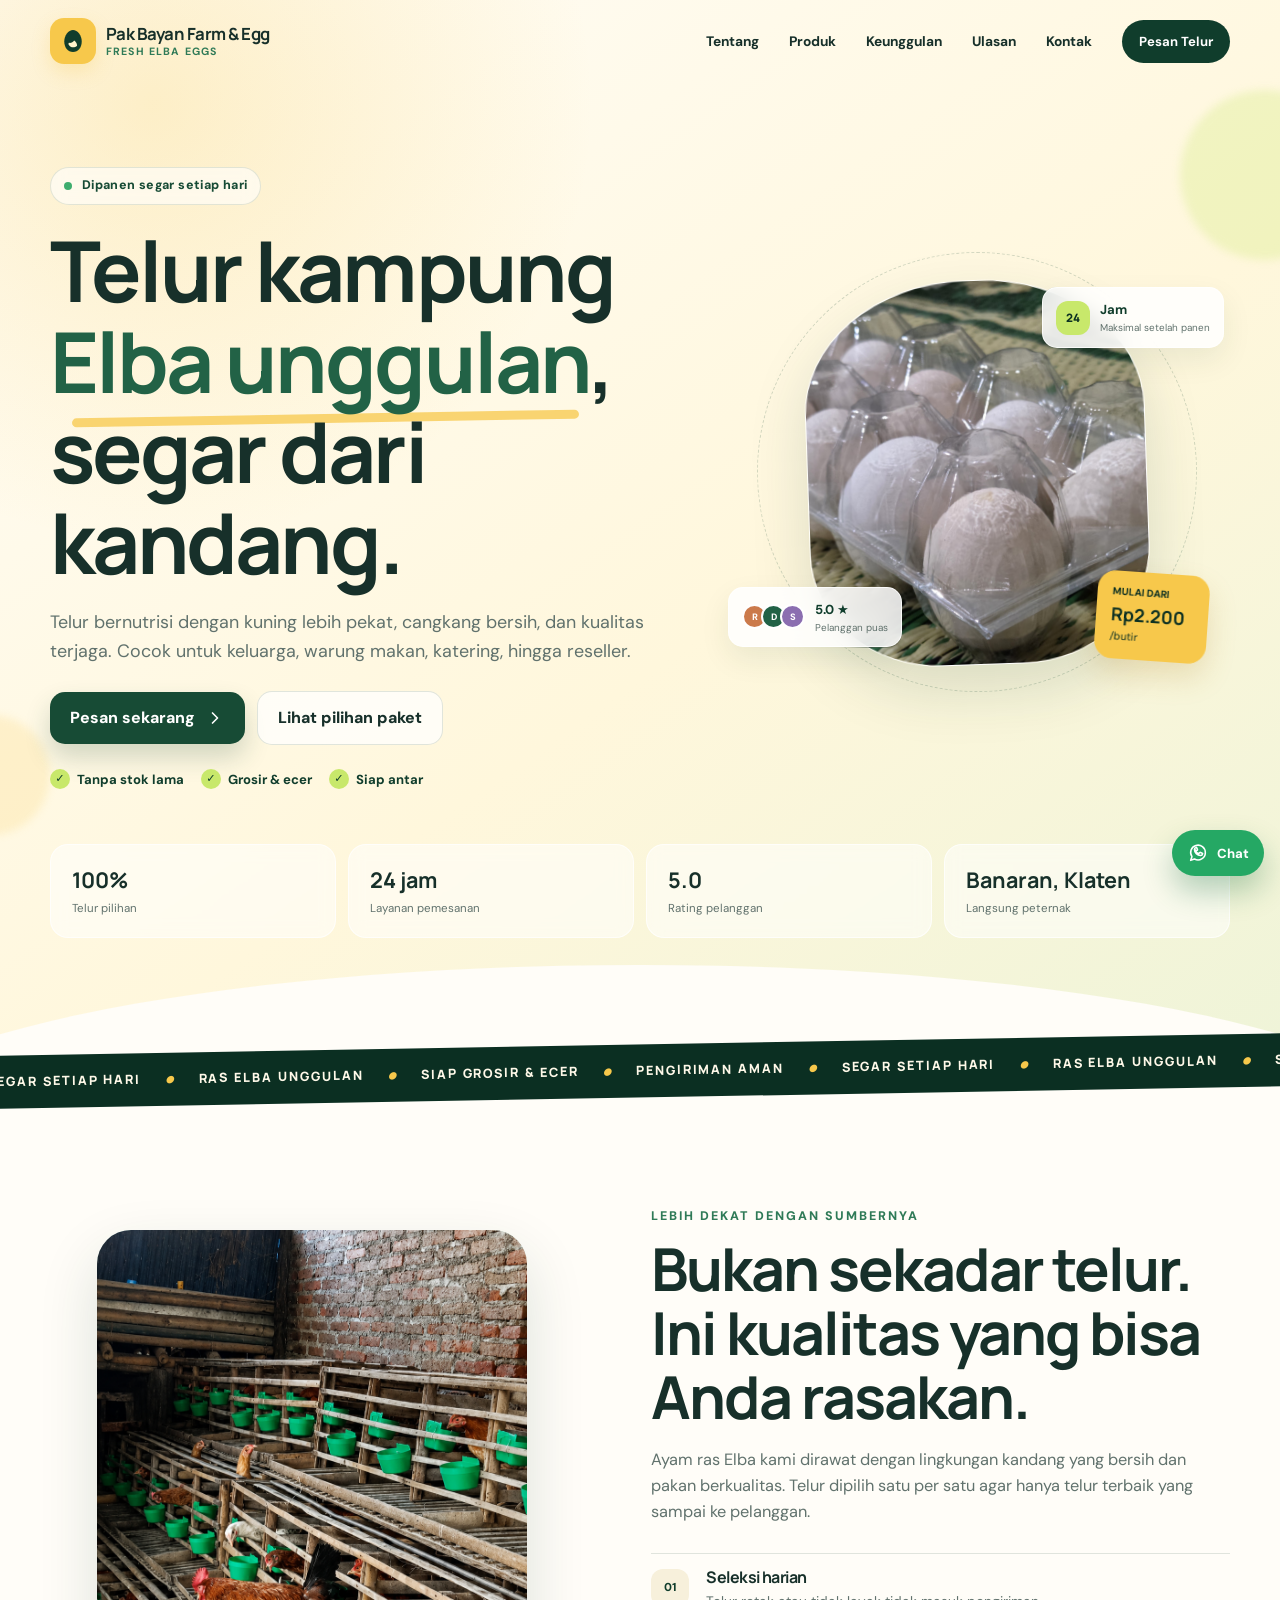
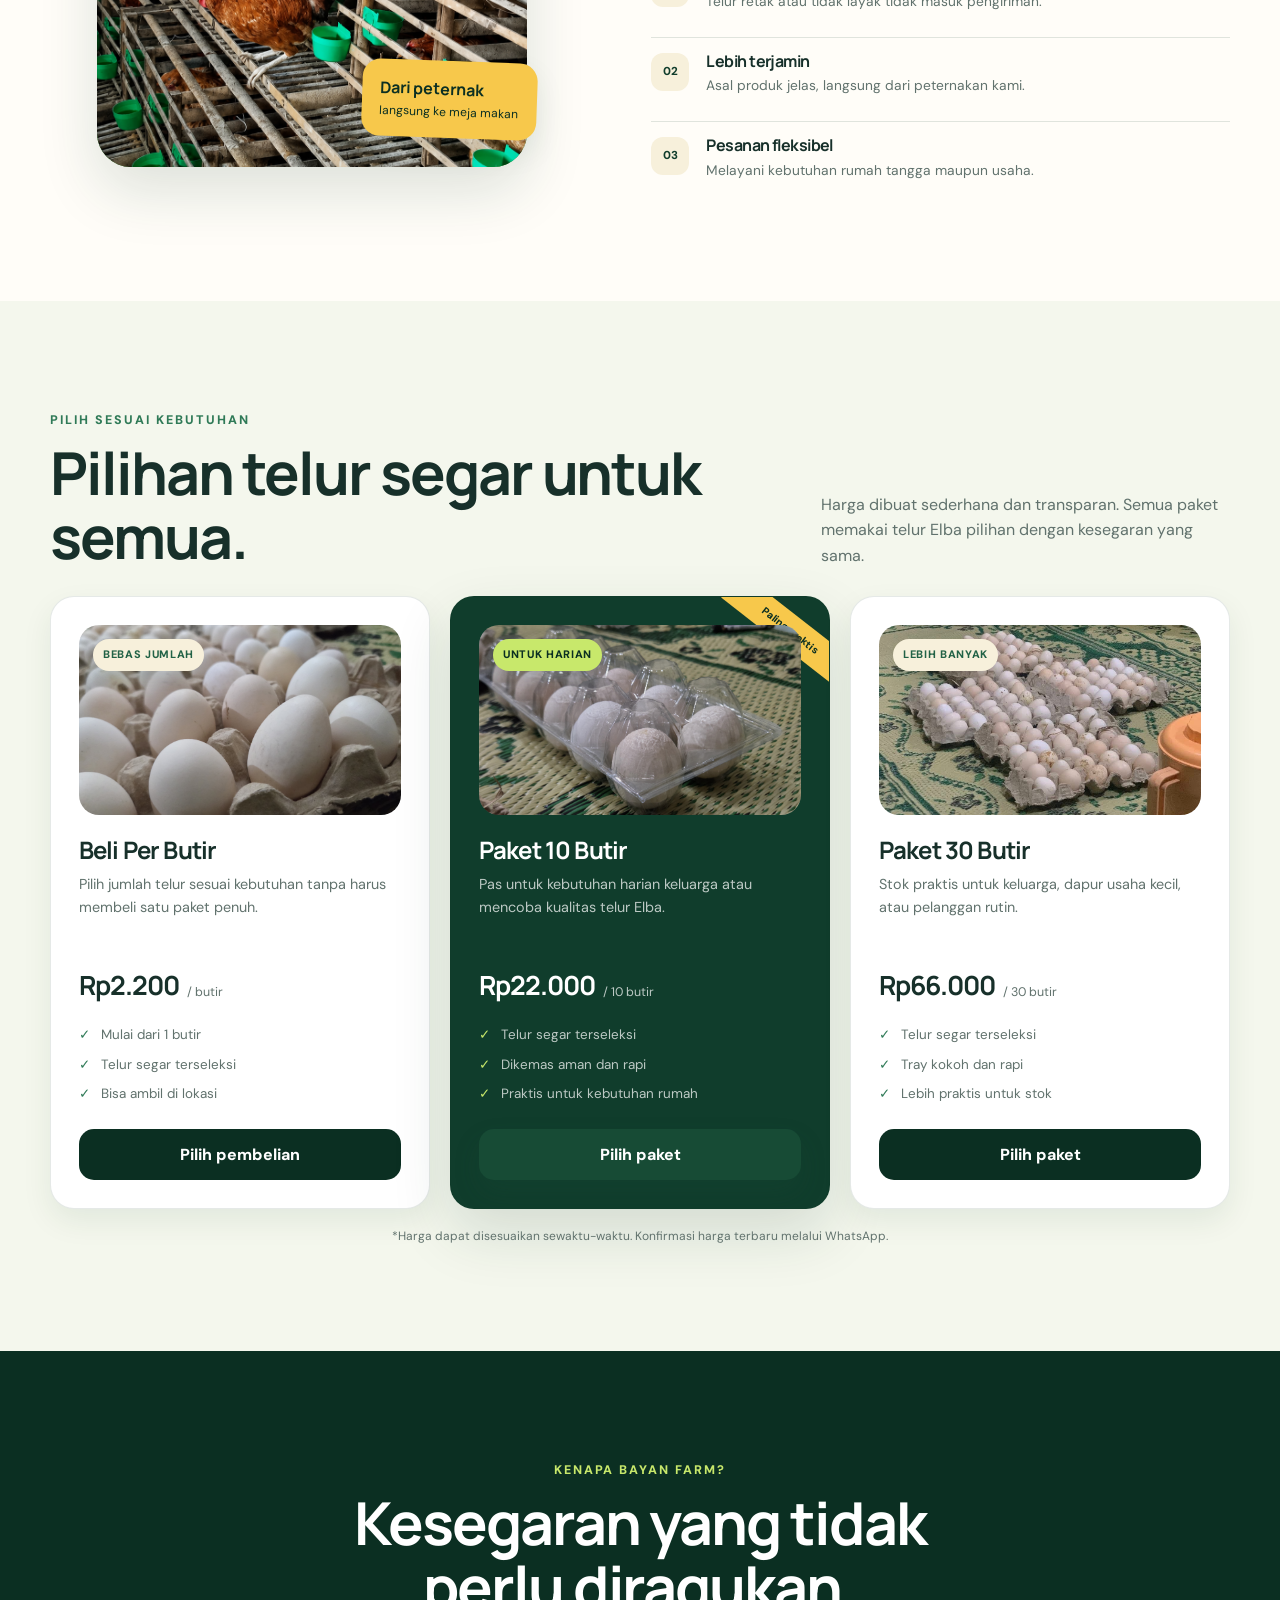
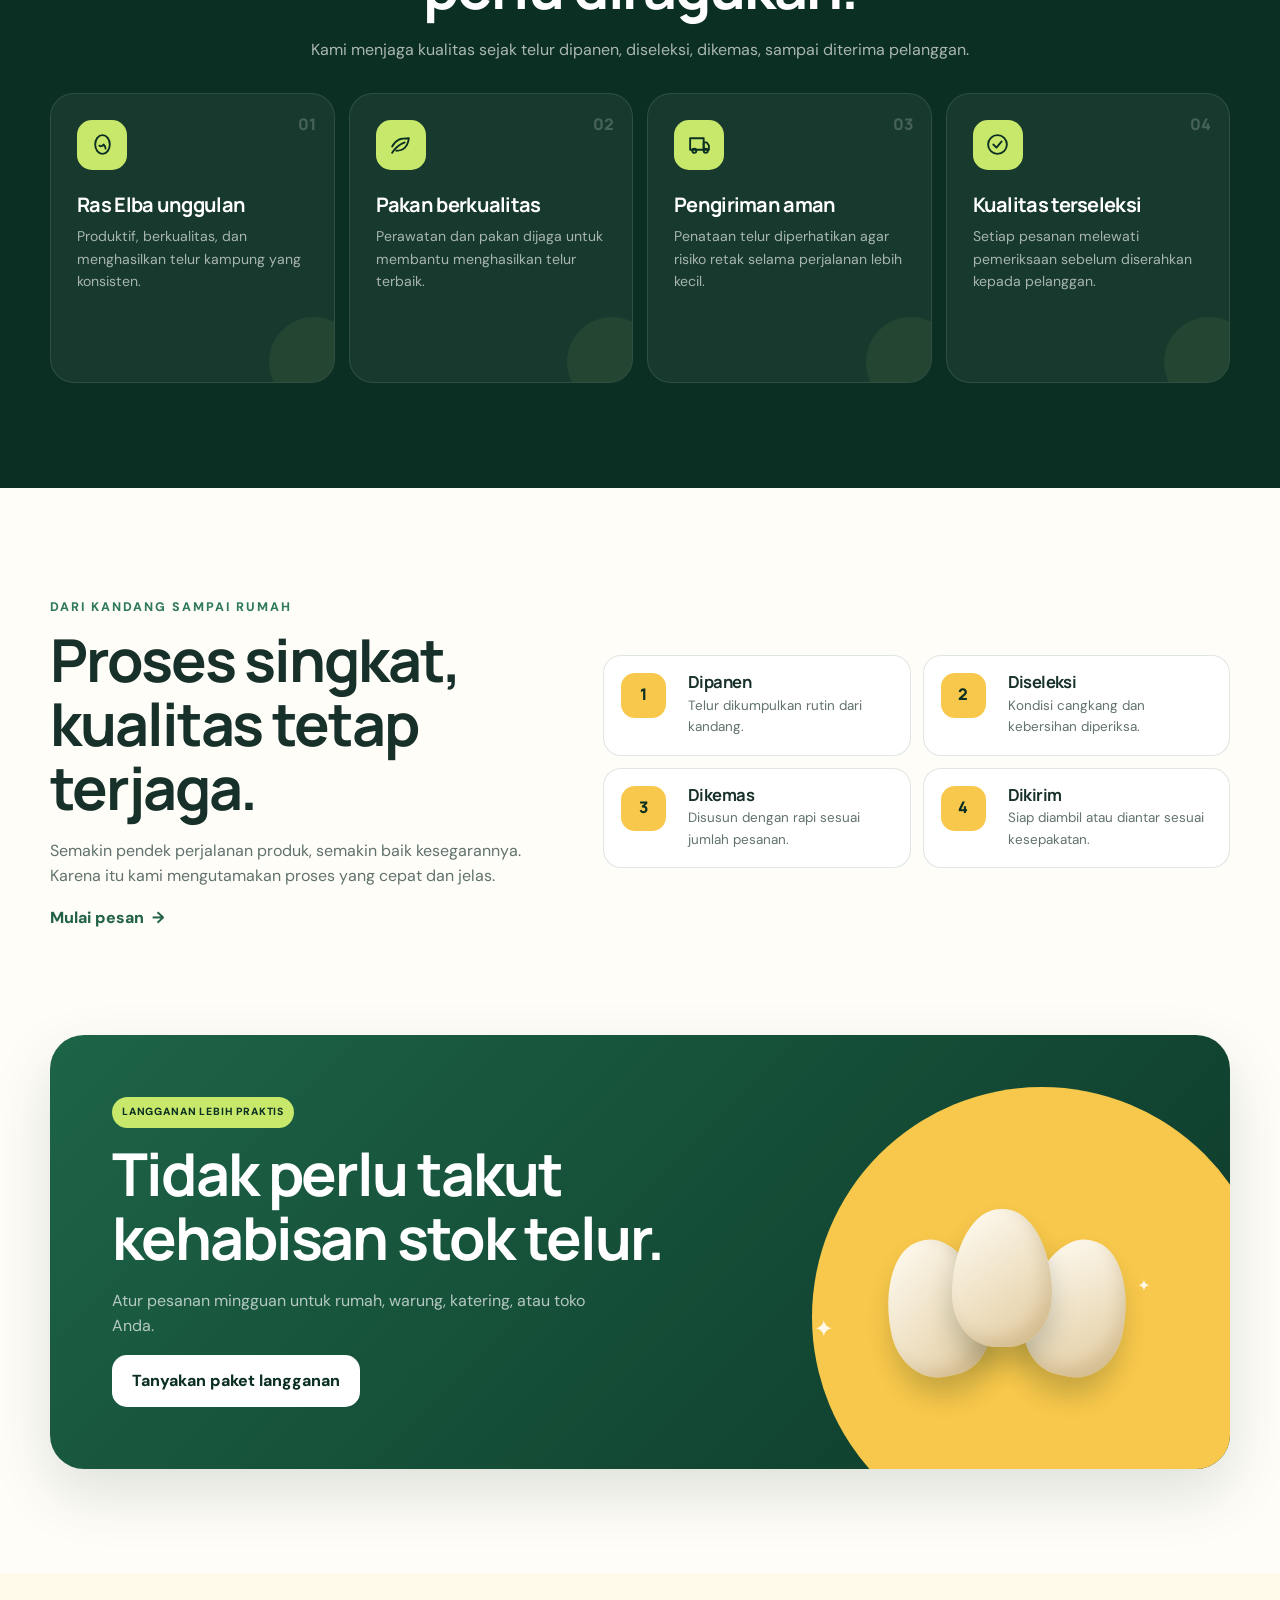
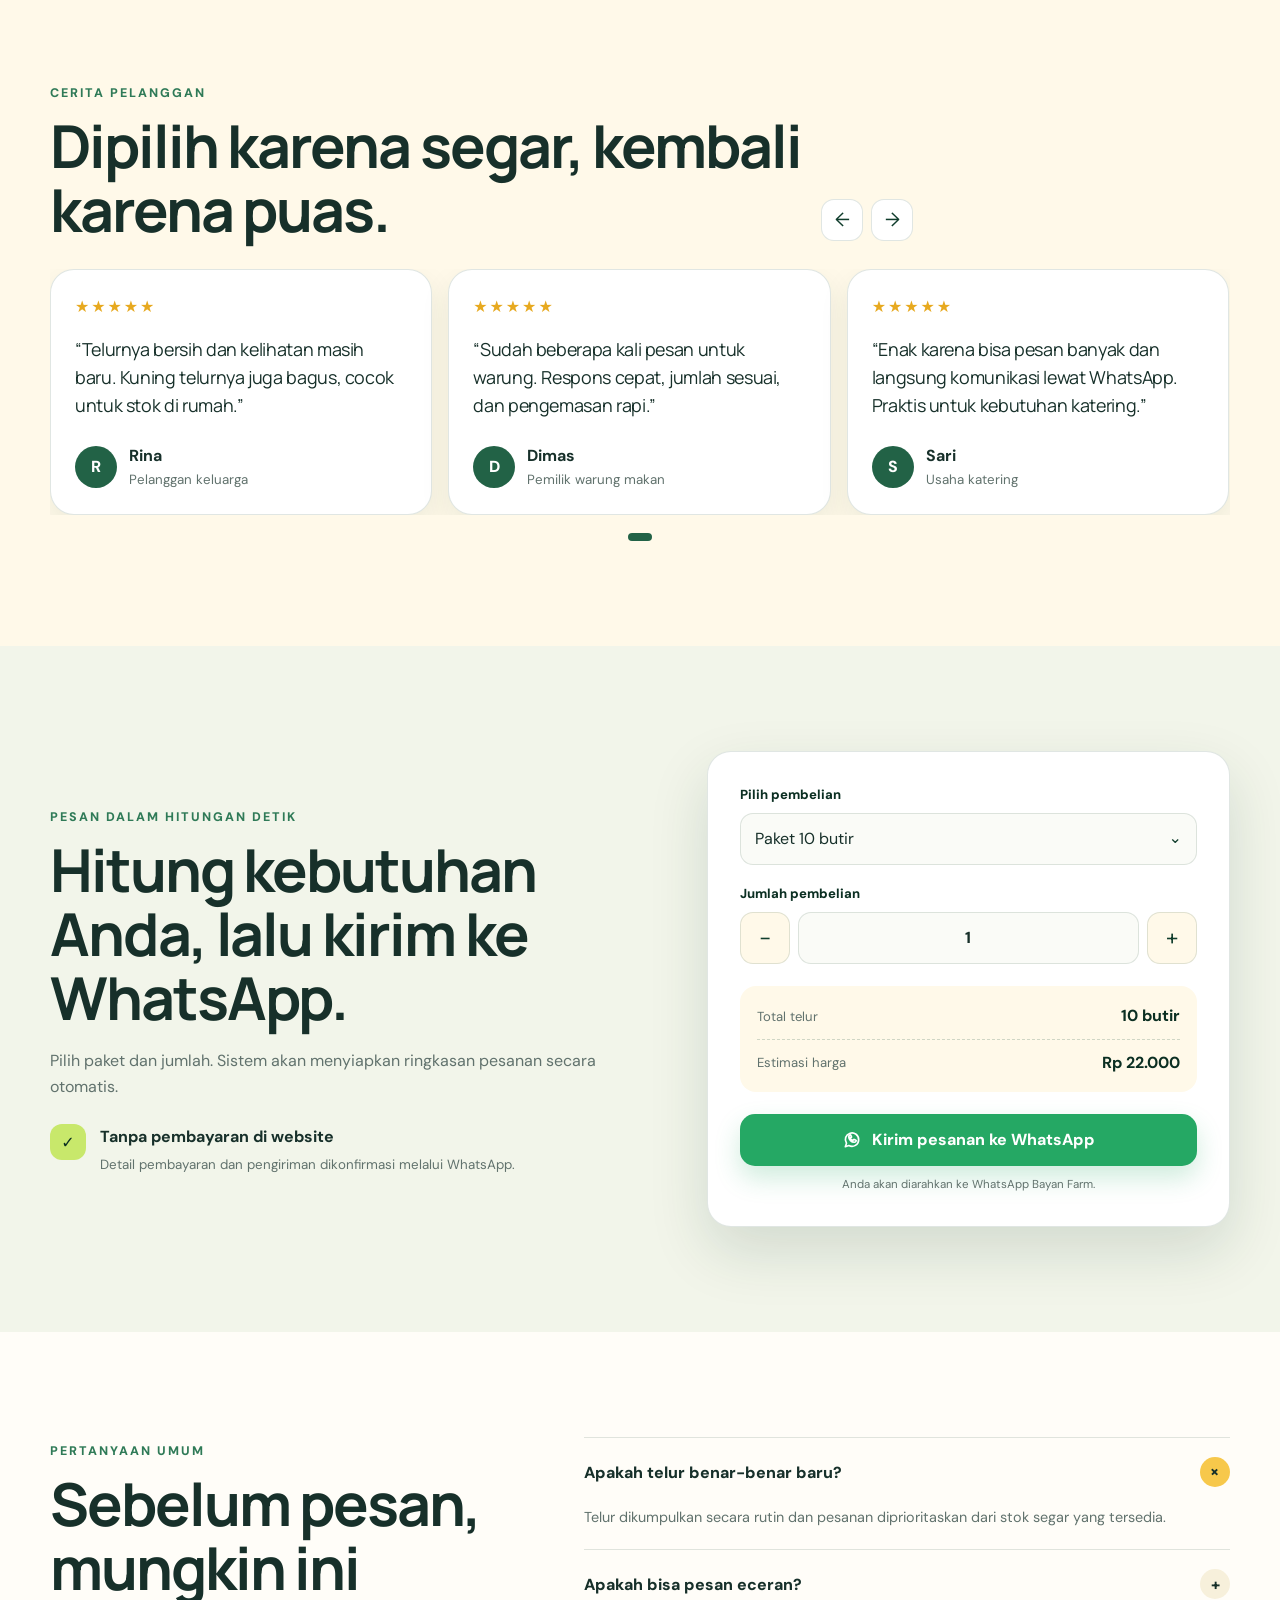
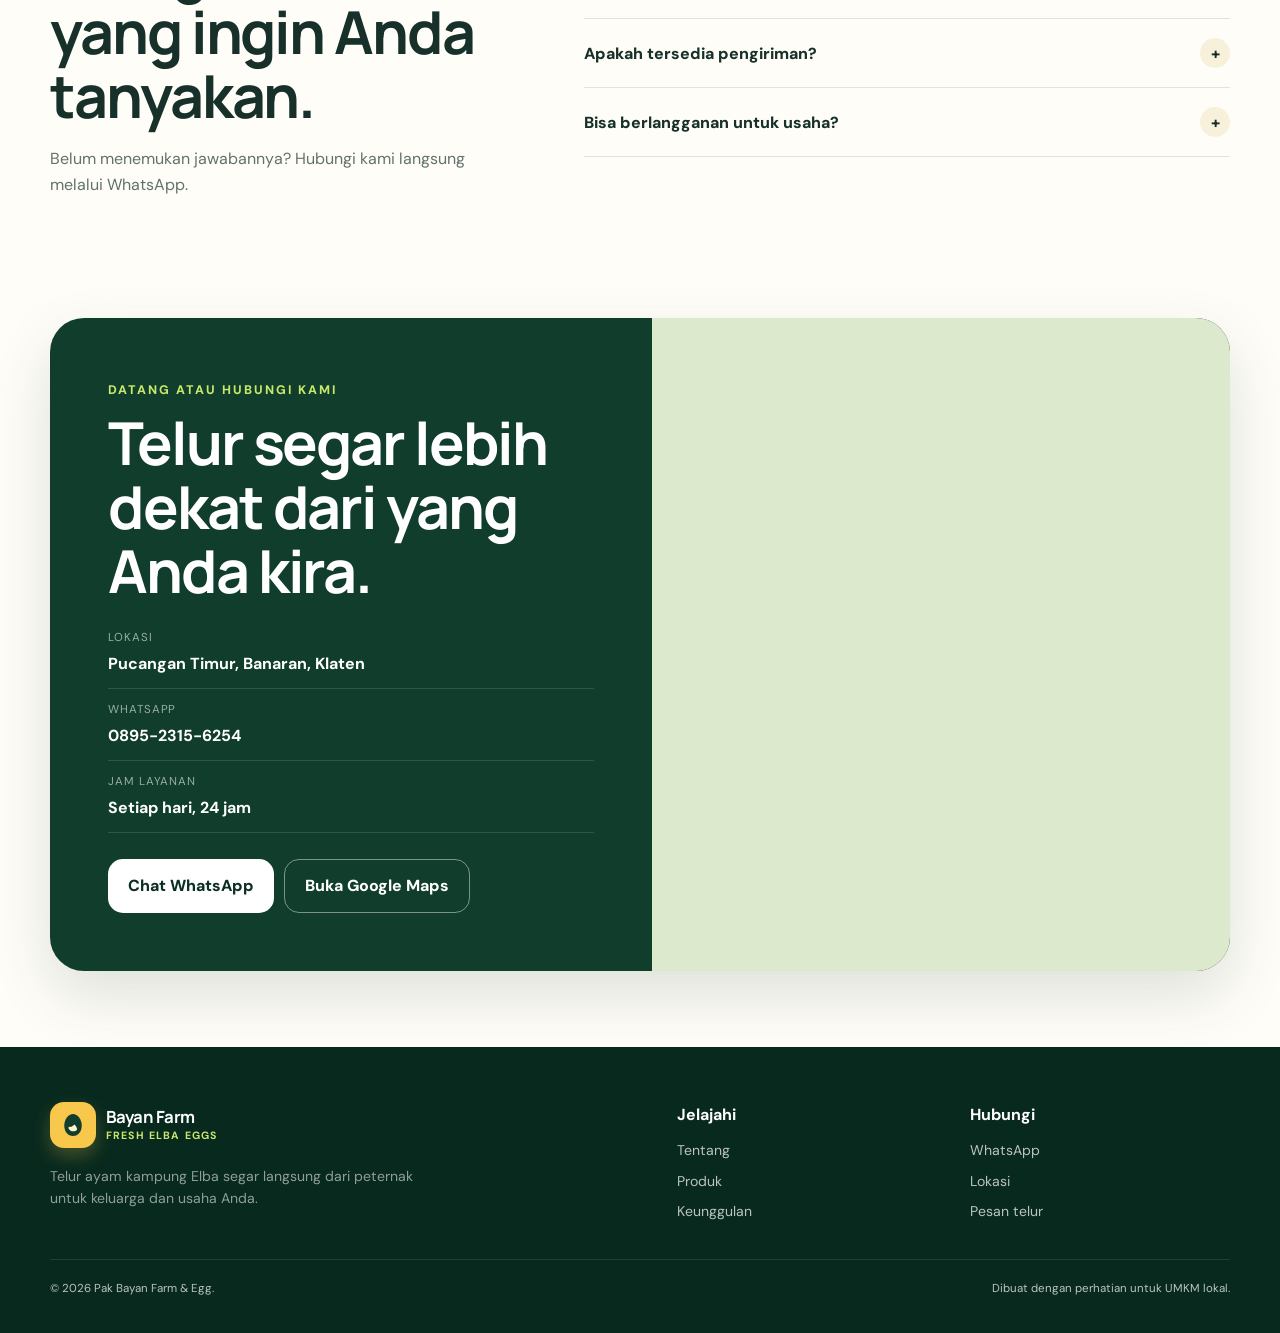
==== commit e3e104ab: "Add files via upload" ====
--- a/index.html
+++ b/index.html
@@ -146,7 +146,7 @@
         <div class="stat-item"><strong>100%</strong><span>Telur pilihan</span></div>
         <div class="stat-item"><strong>24 jam</strong><span>Layanan pemesanan</span></div>
         <div class="stat-item"><strong>5.0</strong><span>Rating pelanggan</span></div>
-        <div class="stat-item"><strong>Klaten</strong><span>Langsung peternak</span></div>
+        <div class="stat-item"><strong>Banaran, Klaten</strong><span>Langsung peternak</span></div>
       </div>
     </section>
 
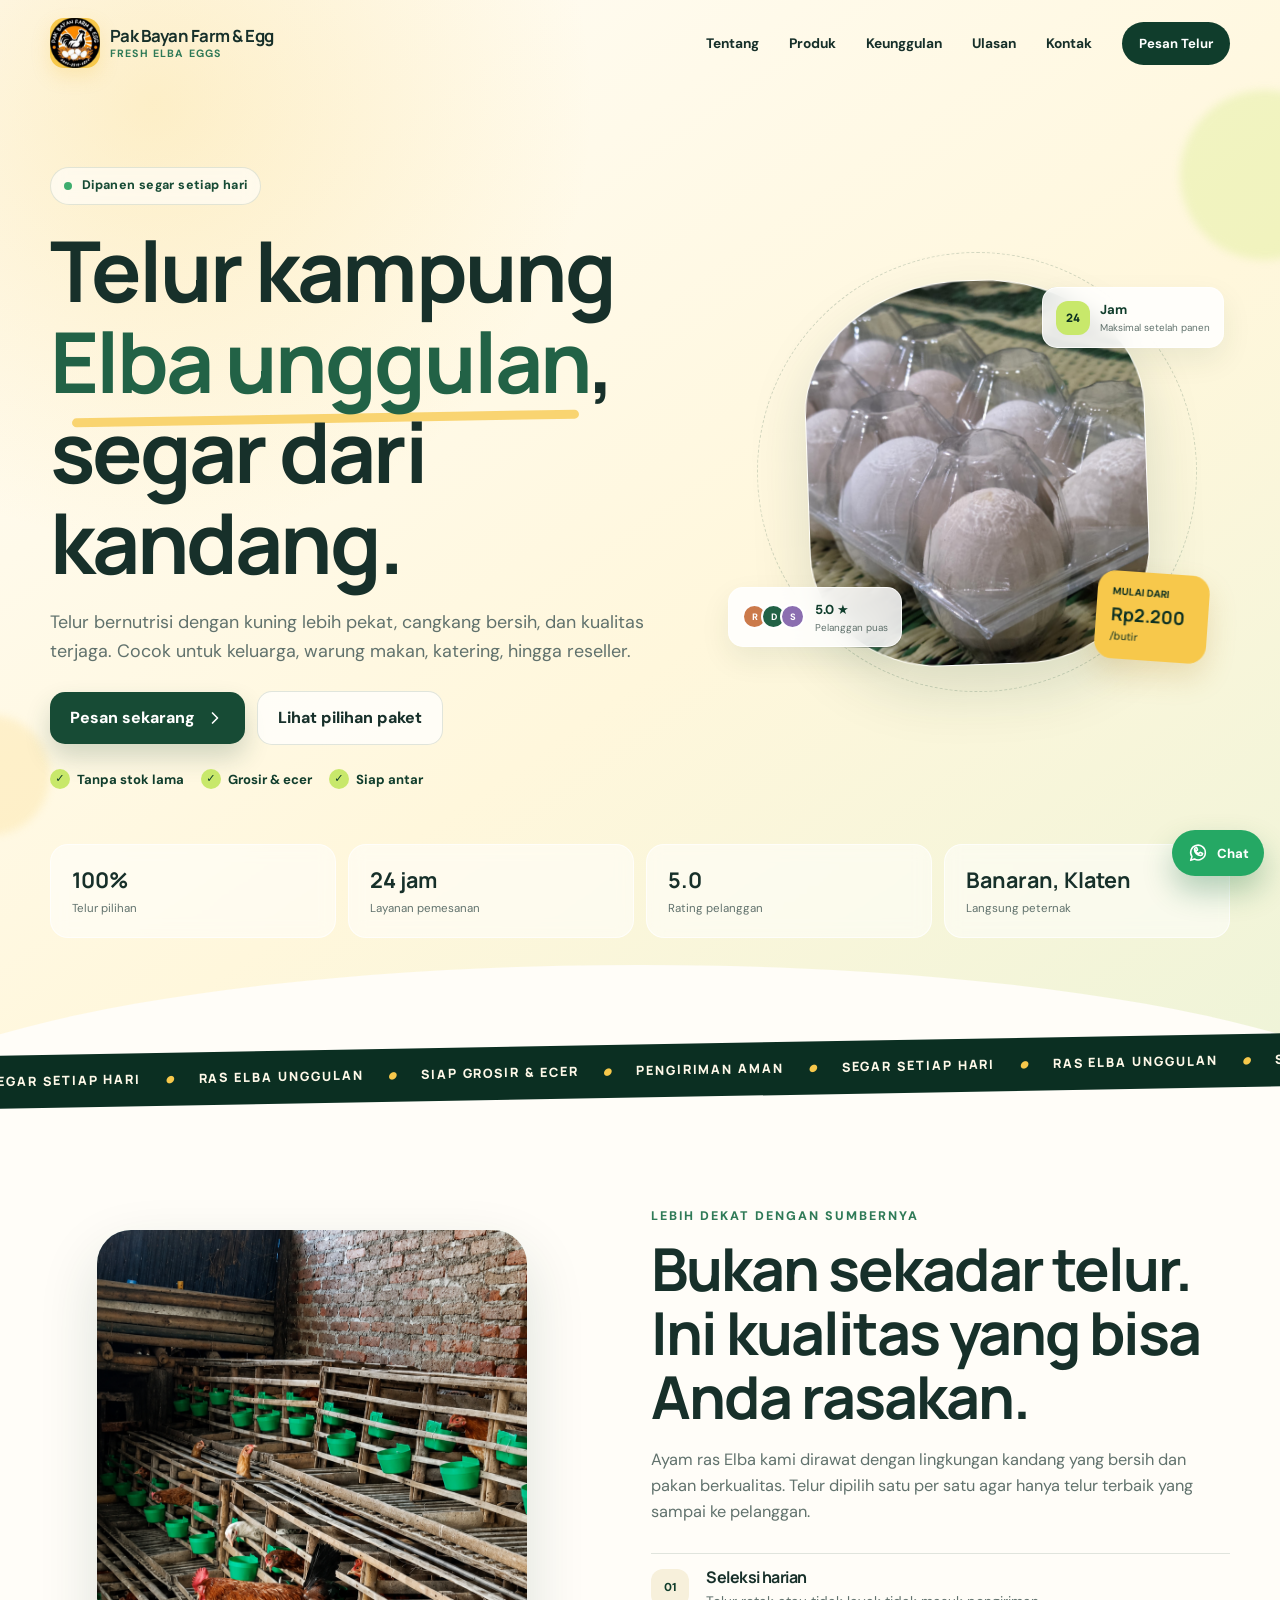
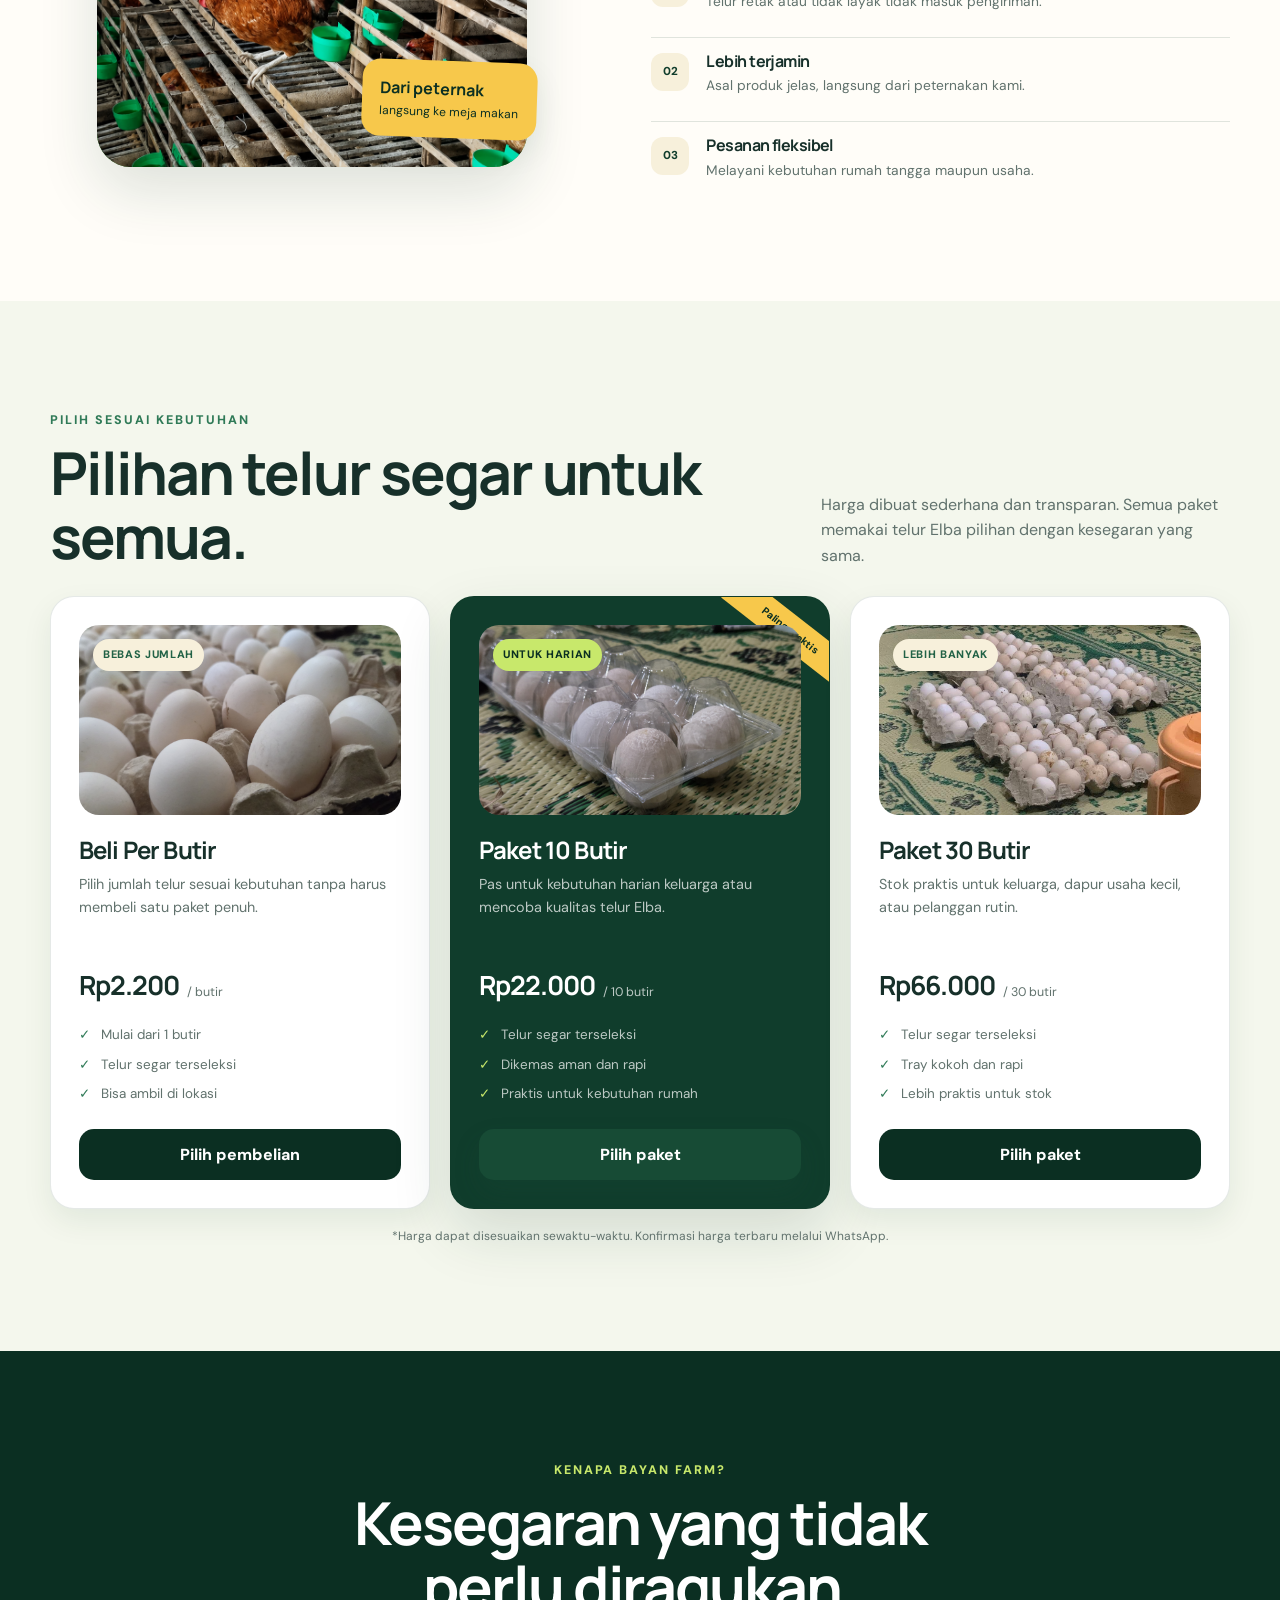
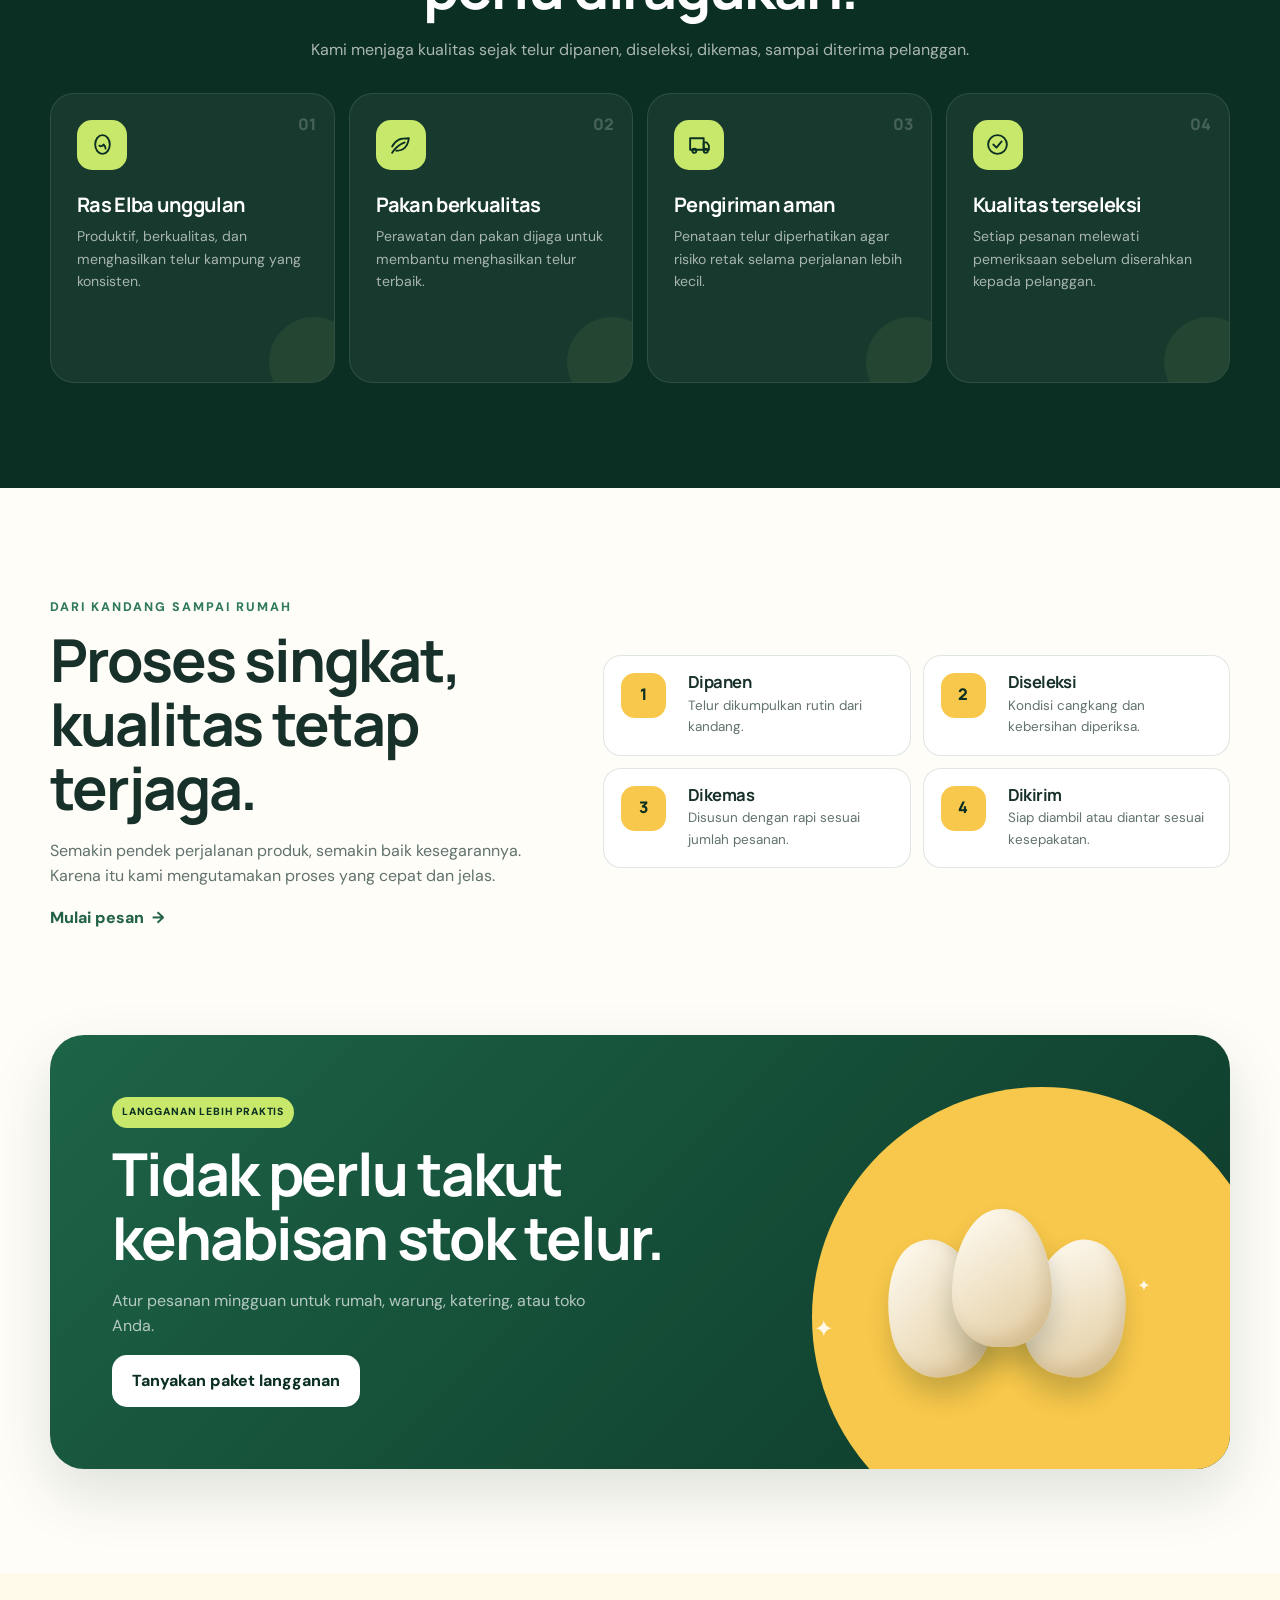
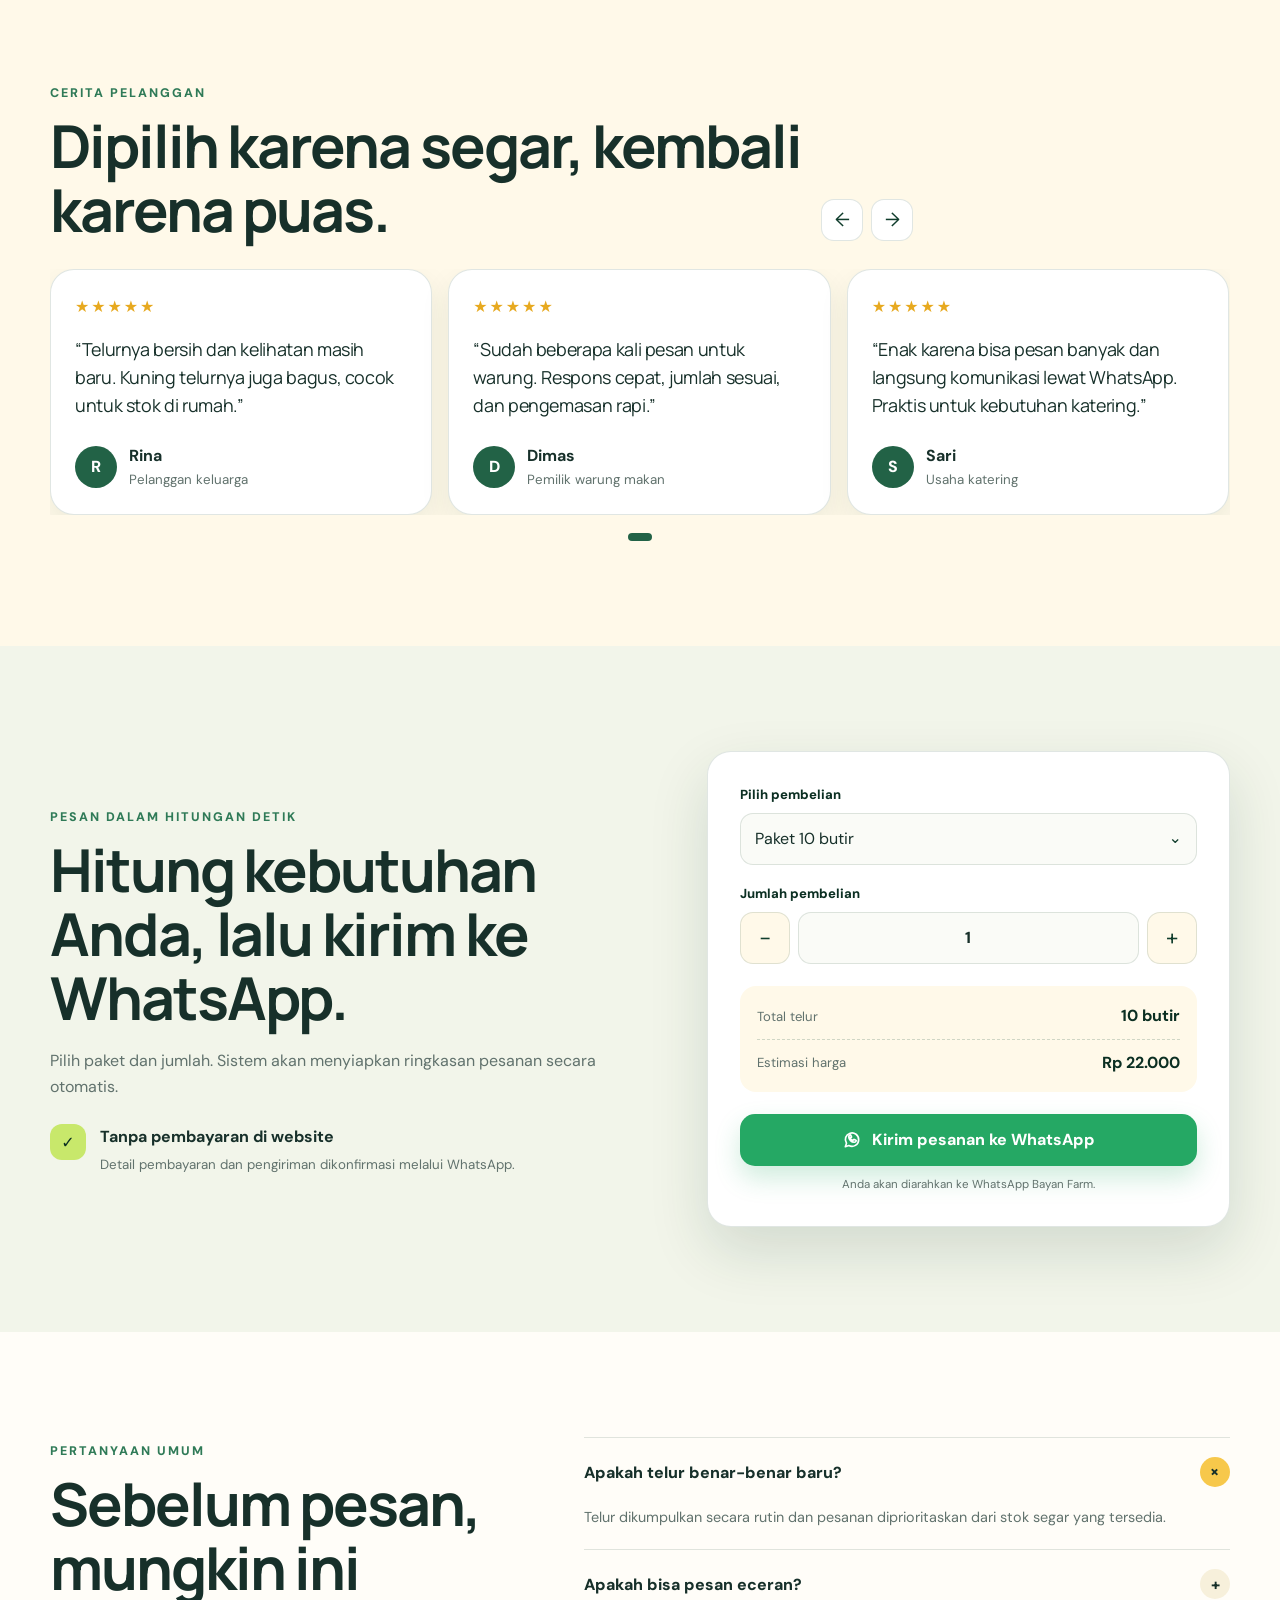
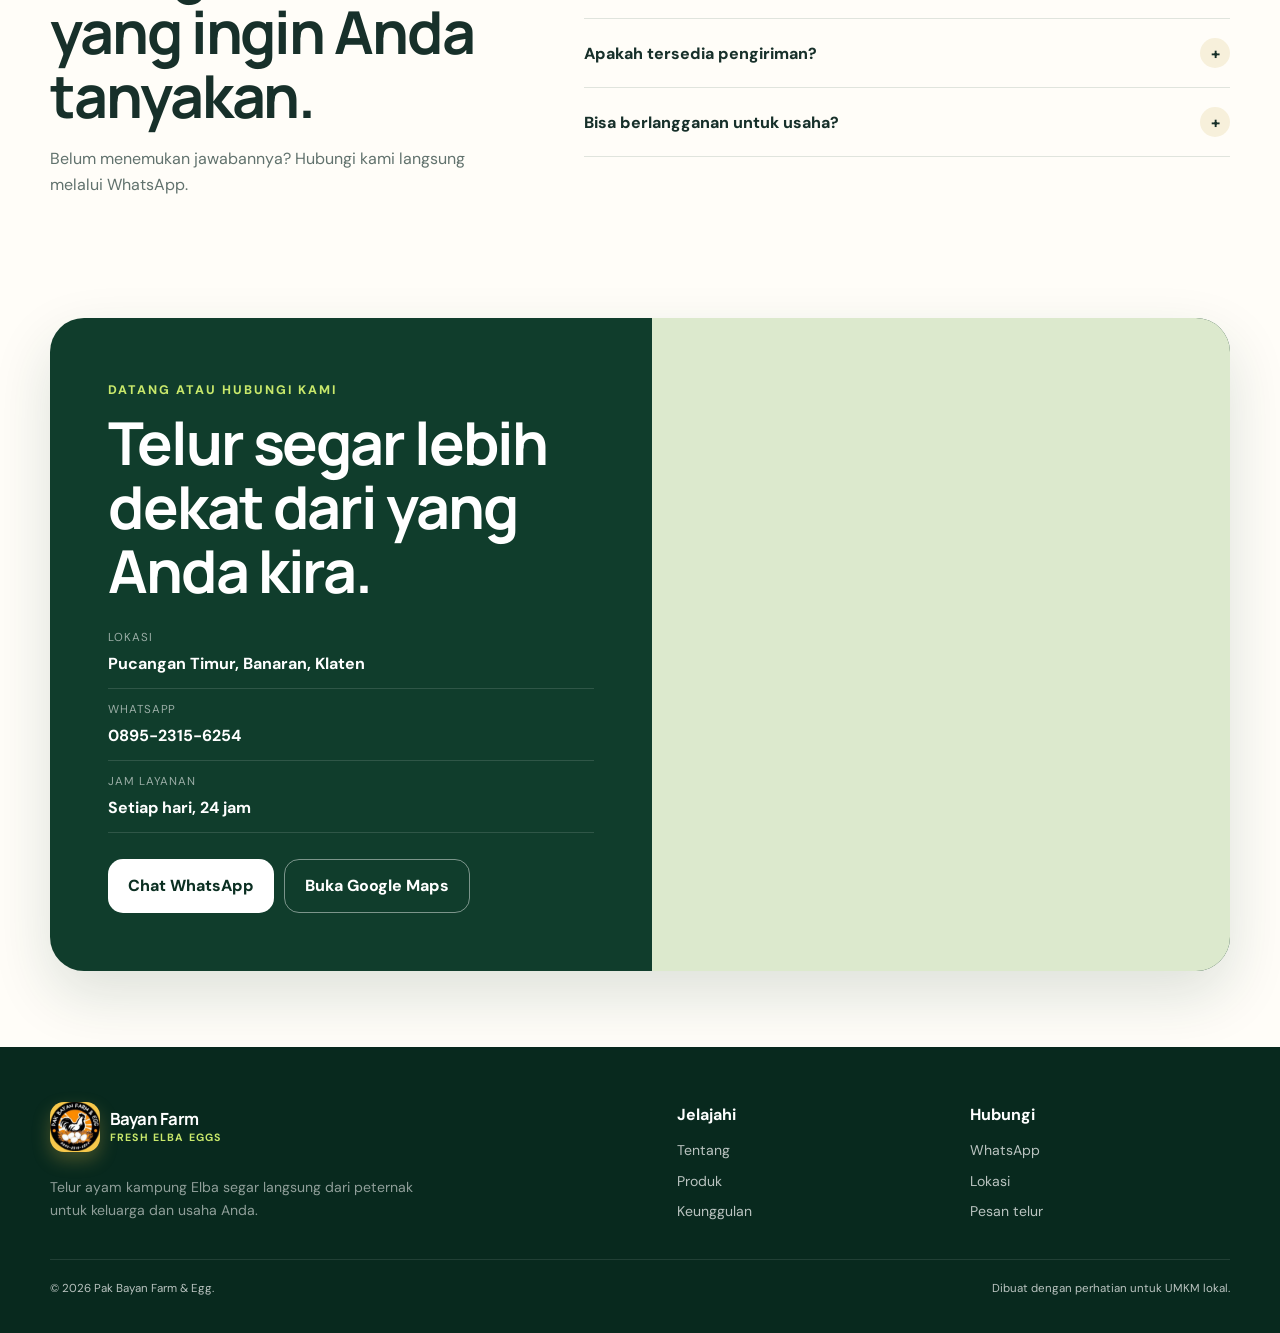
==== commit f2a9c971: "Add files via upload" ====
--- a/index.html
+++ b/index.html
@@ -35,11 +35,12 @@
   <header class="site-header" id="siteHeader">
     <div class="container header-inner">
       <a href="#beranda" class="brand" aria-label="Bayan Farm & Egg, kembali ke beranda">
-        <span class="brand-mark" aria-hidden="true">
-          <svg viewBox="0 0 48 48" role="img">
-            <path d="M24 5c8 0 15 9 15 20 0 10-6 18-15 18S9 35 9 25C9 14 16 5 24 5Z" fill="currentColor"/>
-            <path d="M17 27c3 1 7-1 9-4 3 2 5 5 5 9-4 4-11 4-14-1-1-1-1-3 0-4Z" fill="#fff4cc"/>
-          </svg>
+        <span class="brand-mark">
+          <img
+            src="logoweb.png"
+            alt=""
+            class="brand-logo"
+          >
         </span>
         <span class="brand-copy">
           <strong>Pak Bayan Farm & Egg</strong>
@@ -521,8 +522,12 @@
     <div class="container footer-grid">
       <div>
         <a href="#beranda" class="brand footer-brand">
-          <span class="brand-mark" aria-hidden="true">
-            <svg viewBox="0 0 48 48"><path d="M24 5c8 0 15 9 15 20 0 10-6 18-15 18S9 35 9 25C9 14 16 5 24 5Z" fill="currentColor"/><path d="M17 27c3 1 7-1 9-4 3 2 5 5 5 9-4 4-11 4-14-1-1-1-1-3 0-4Z" fill="#fff4cc"/></svg>
+          <span class="brand-mark">
+          <img
+            src="logoweb.png"
+            alt=""
+            class="brand-logo"
+          >
           </span>
           <span class="brand-copy"><strong>Bayan Farm</strong><small>Fresh Elba Eggs</small></span>
         </a>
--- a/style.css
+++ b/style.css
@@ -103,6 +103,12 @@
 .brand-copy { display: flex; flex-direction: column; line-height: 1.05; }
 .brand-copy strong { font-family: "Manrope", sans-serif; font-size: 0.98rem; letter-spacing: -0.03em; }
 .brand-copy small { margin-top: 4px; color: var(--green-600); font-size: 0.66rem; font-weight: 700; letter-spacing: 0.11em; text-transform: uppercase; }
+.brand-logo {
+  display: block;
+  width: 100%;
+  height: 100%;
+  object-fit: contain;
+}
 
 .nav-toggle {
   position: relative;
@@ -564,7 +570,10 @@
 @media (min-width: 860px) {
   .section { padding: 105px 0; }
   .site-header { padding: 18px 0; }
-  .brand-mark { width: 46px; height: 46px; }
+  .brand-mark {
+    width: 50px;
+    height: 50px;
+  }
   .brand-copy strong { font-size: 1.05rem; }
   .nav-toggle { display: none; }
   .main-nav { position: static; display: flex; flex-direction: row; align-items: center; justify-content: flex-end; gap: 24px; padding: 0; background: none; opacity: 1; visibility: visible; transform: none; }
